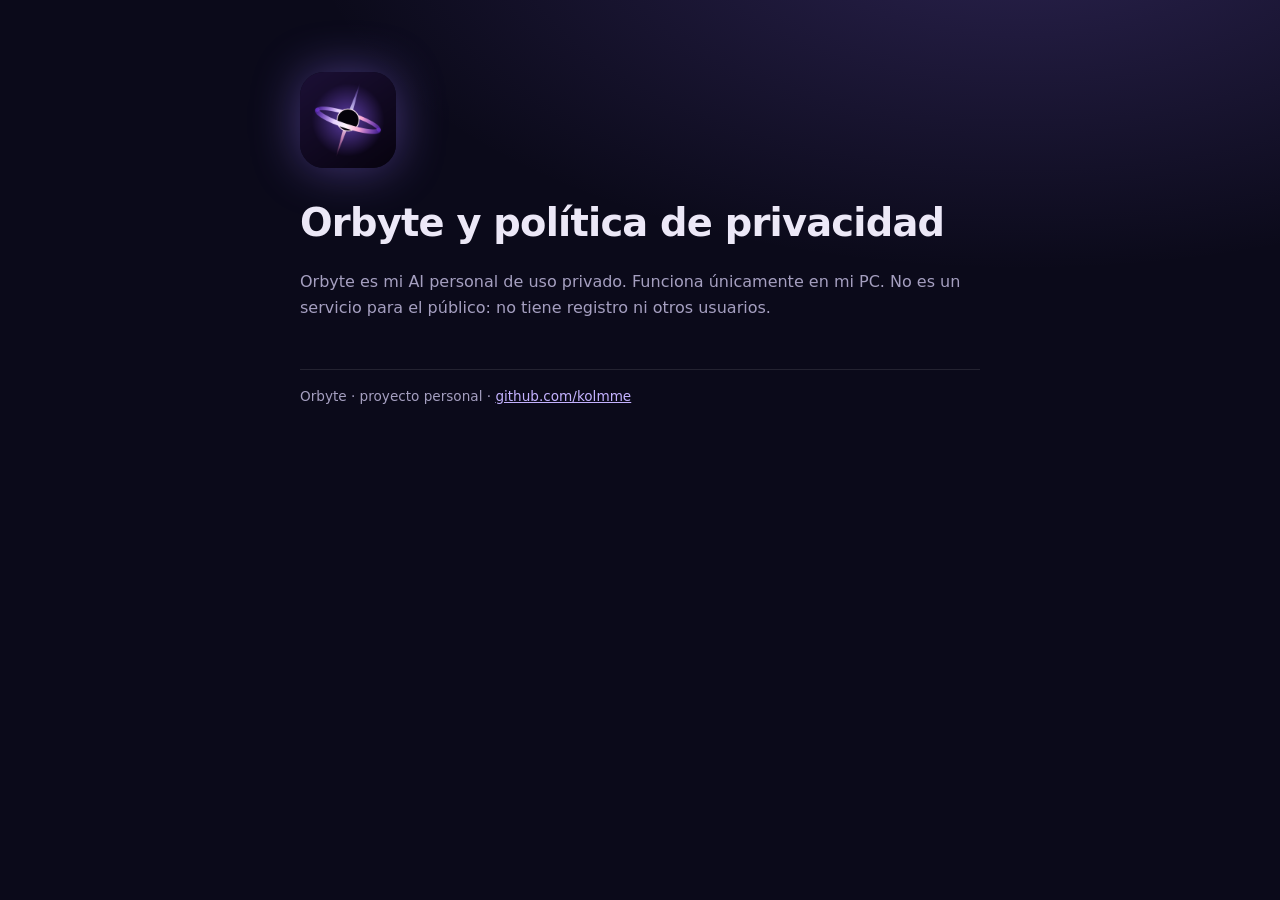
==== index.html @ de9a1824 "El logo de Orbyte en vez del círculo morado (y como icono de la pestaña)" ====
<!doctype html>
<html lang="es">
<head>
<meta charset="utf-8">
<meta name="viewport" content="width=device-width, initial-scale=1">
<title>Orbyte y política de privacidad</title>
<link rel="icon" href="logo.png" type="image/png">
<meta name="description" content="Orbyte y política de privacidad: AI personal de uso privado.">
<style>
  :root { --fondo: #0b0a1a; --texto: #ece8f7; --suave: #a59fc0; --marca: #8b6cf0; --linea: rgba(255,255,255,.1); }
  * { box-sizing: border-box; }
  body { margin: 0; min-height: 100vh; font-family: system-ui, -apple-system, "Segoe UI", sans-serif; color: var(--texto); line-height: 1.6;
         background: radial-gradient(1200px 600px at 80% -10%, rgba(139,108,240,.25), transparent 60%), var(--fondo); }
  main { max-width: 720px; margin: 0 auto; padding: 72px 20px; }
  .logo { display: block; width: 96px; height: 96px; border-radius: 24px; margin-bottom: 24px; box-shadow: 0 0 48px rgba(139,108,240,.45); }
  h1 { font-size: 2.4rem; margin: 0 0 8px; letter-spacing: -.02em; }
  p { color: var(--suave); }
  .tarjeta { border: 1px solid var(--linea); border-radius: 16px; padding: 20px 22px; margin: 28px 0; background: rgba(255,255,255,.03); }
  a { color: #c4b2ff; }
  footer { margin-top: 48px; font-size: .85rem; color: var(--suave); border-top: 1px solid var(--linea); padding-top: 16px; }
</style>
</head>
<body>
<main>
  <img class="logo" src="logo.png" alt="Logo de Orbyte" width="96" height="96">
  <h1>Orbyte y política de privacidad</h1>
  <p>Orbyte es mi AI personal de uso privado. Funciona únicamente en mi PC. No es un servicio para el público: no tiene registro ni otros usuarios.</p>
  <footer>Orbyte · proyecto personal · <a href="https://github.com/kolmme">github.com/kolmme</a></footer>
</main>
</body>
</html>
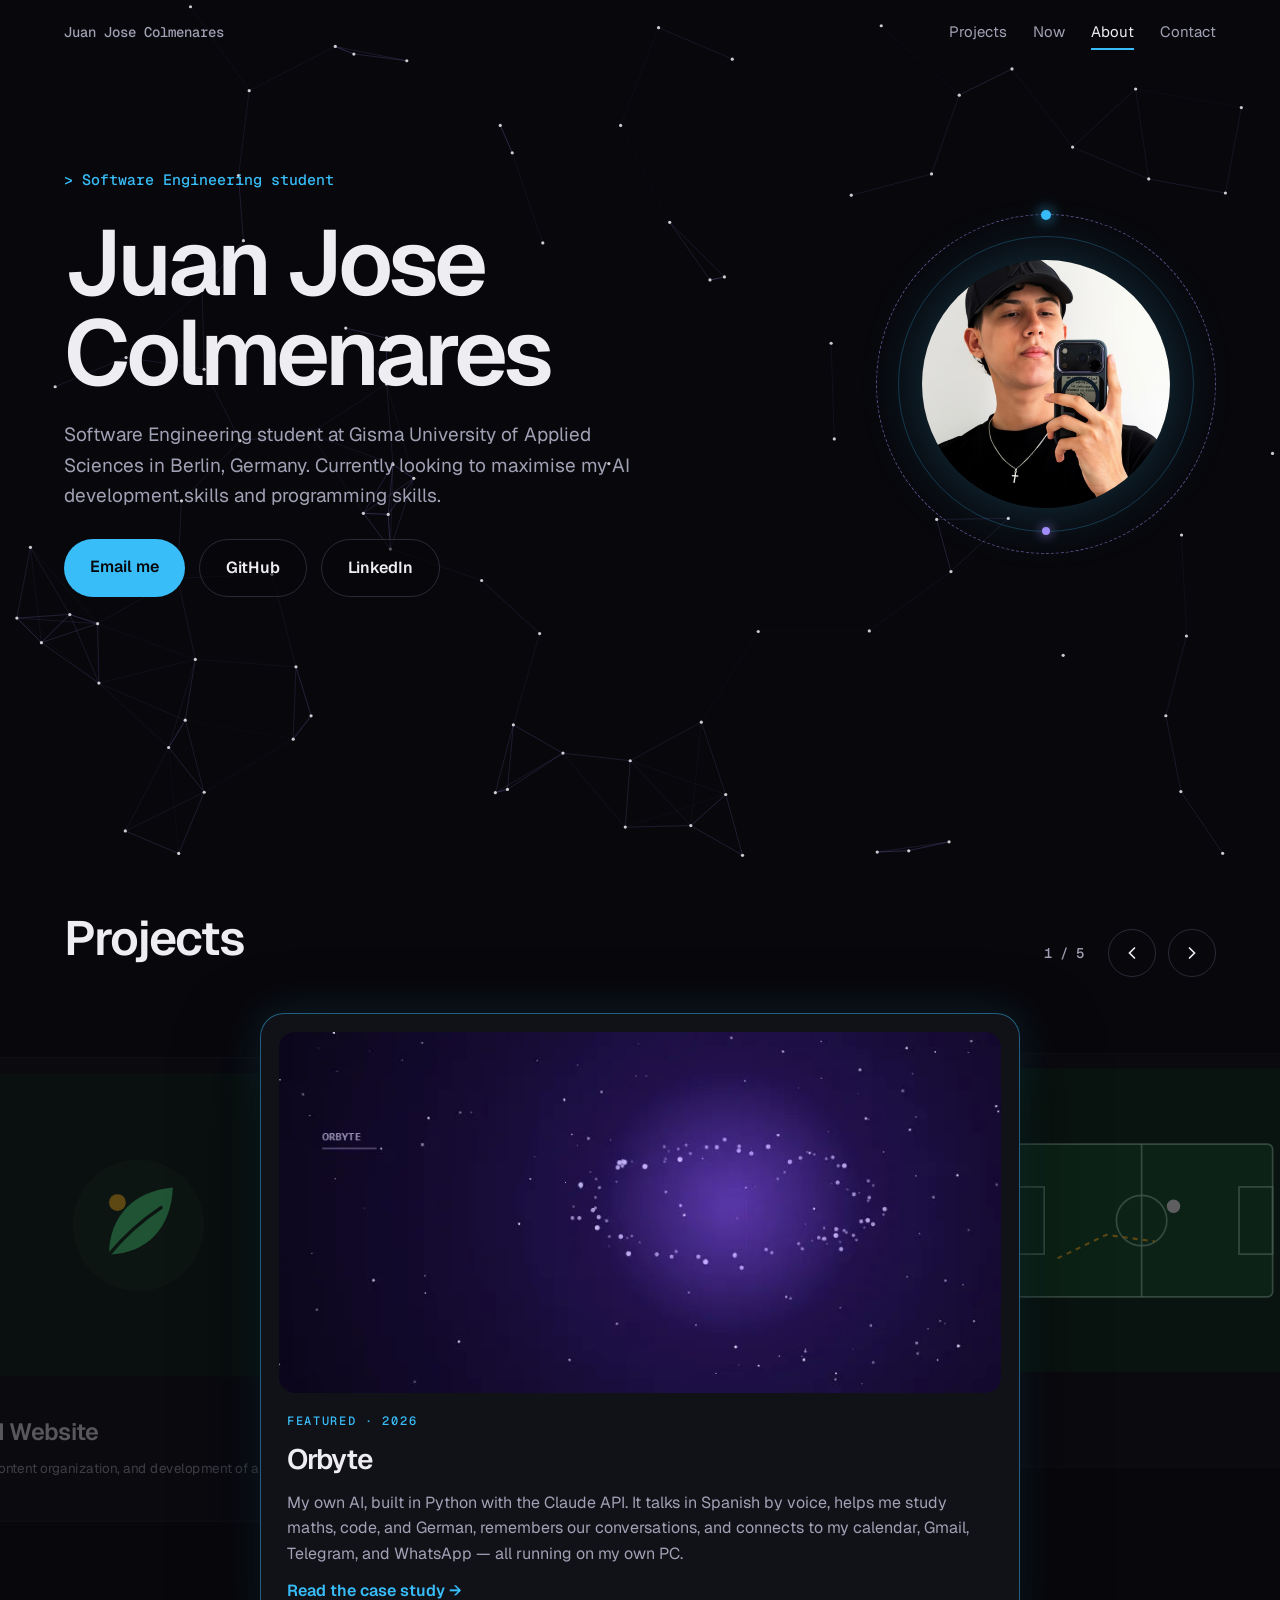
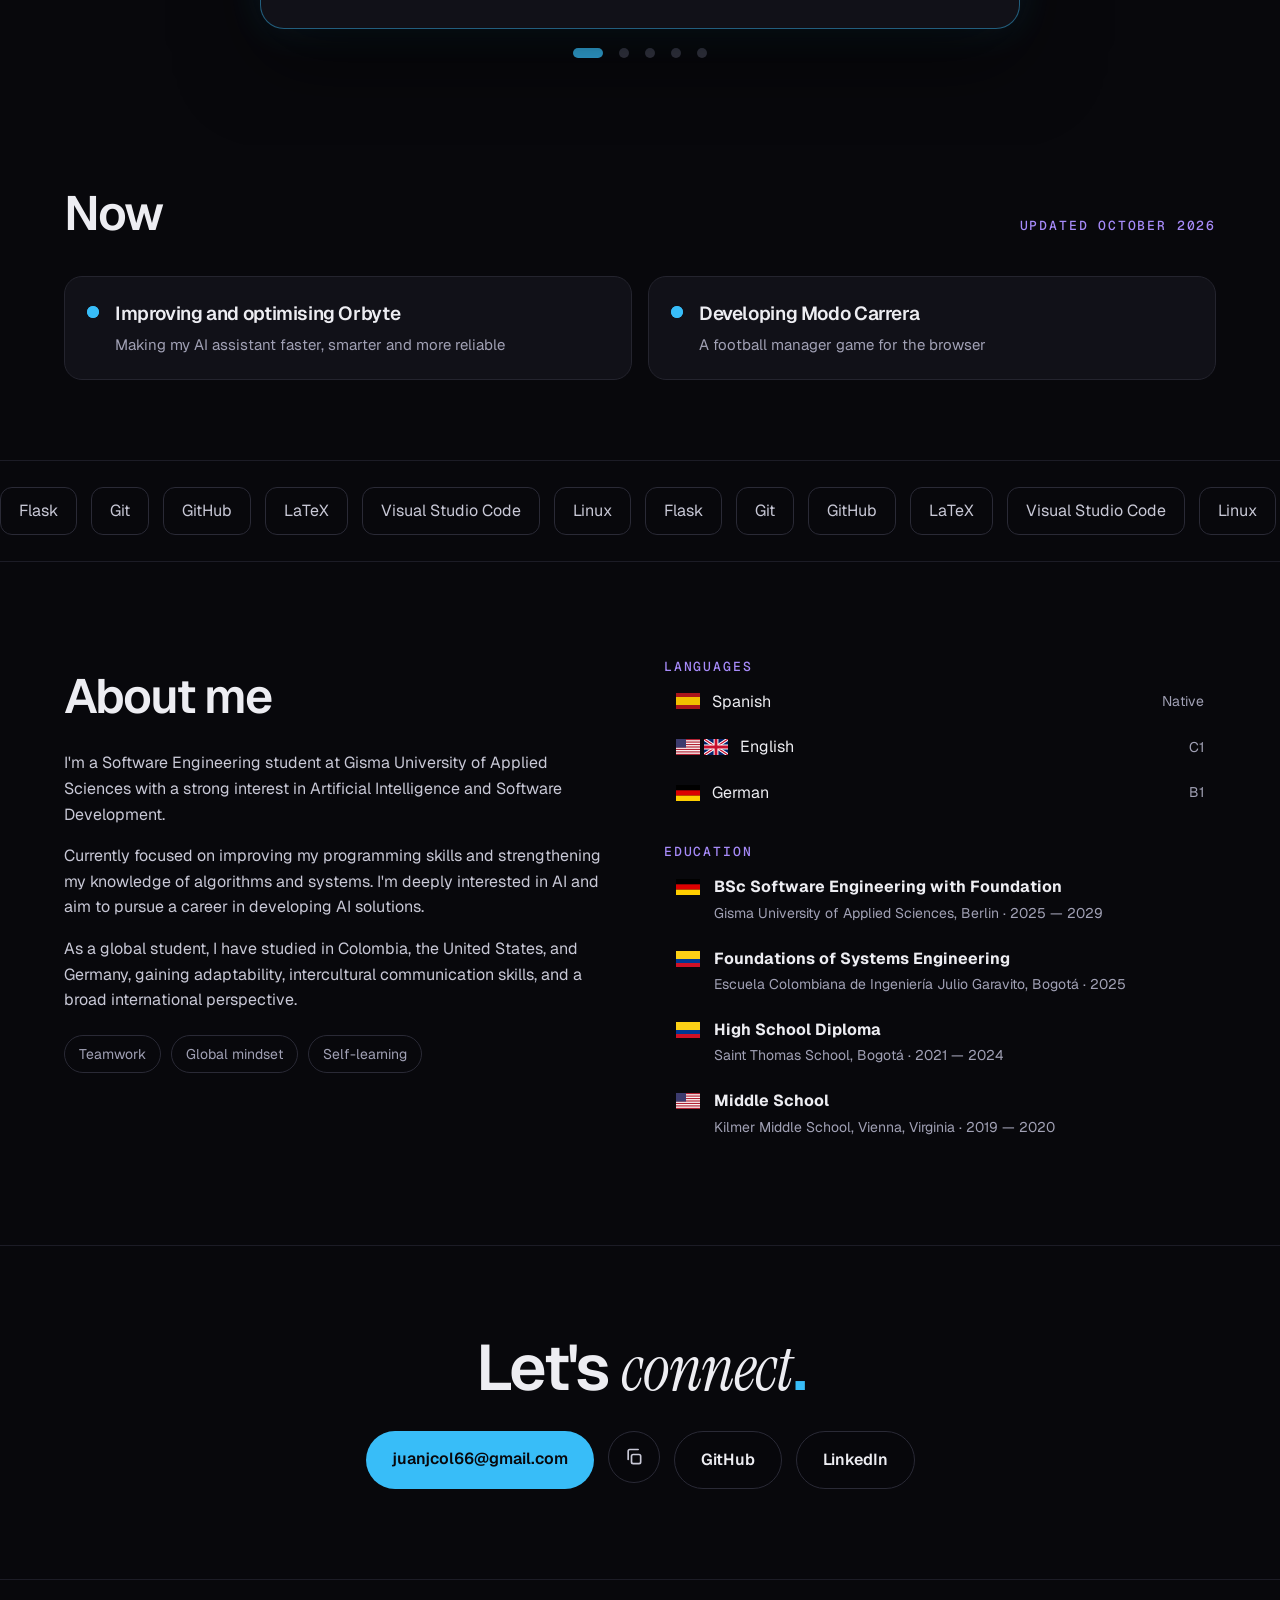
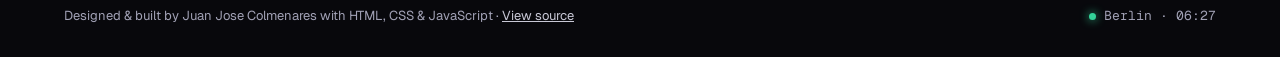
==== commit e704e1a5: "Portafolio nuevo: Juan Jose Colmenares - Portafolio en la dirección principal: proyectos en carrusel" ====
--- a/index.html
+++ b/index.html
@@ -1,31 +1,352 @@
 <!doctype html>
-<html lang="es">
+<html lang="en">
 <head>
 <meta charset="utf-8">
 <meta name="viewport" content="width=device-width, initial-scale=1">
-<title>Orbyte y política de privacidad</title>
-<link rel="icon" href="logo.png" type="image/png">
-<meta name="description" content="Orbyte y política de privacidad: AI personal de uso privado.">
+<title>Juan Jose Colmenares — Portfolio</title>
+<meta name="description" content="Software Engineering student at Gisma University of Applied Sciences in Berlin. Creator of Orbyte, a personal AI assistant built in Python with the Claude API.">
+<meta name="theme-color" content="#08080C">
+<link rel="icon" href="favicon.svg" type="image/svg+xml">
+<link rel="canonical" href="https://kolmme.github.io/">
+<!-- vista previa al compartir el enlace (WhatsApp, LinkedIn, X…) -->
+<meta property="og:type" content="website">
+<meta property="og:url" content="https://kolmme.github.io/">
+<meta property="og:title" content="Juan Jose Colmenares — Software Engineering student">
+<meta property="og:description" content="Student at Gisma University in Berlin. Creator of Orbyte, my own AI assistant built in Python with the Claude API.">
+<meta property="og:image" content="https://kolmme.github.io/og.png">
+<meta property="og:image:width" content="1200">
+<meta property="og:image:height" content="630">
+<meta name="twitter:card" content="summary_large_image">
+<link rel="preconnect" href="https://fonts.googleapis.com">
+<link rel="preconnect" href="https://fonts.gstatic.com" crossorigin>
+<link href="https://fonts.googleapis.com/css2?family=Geist:wght@400;500;600;700&family=Geist+Mono:wght@500&family=Instrument+Serif:ital@1&display=swap" rel="stylesheet">
+<link rel="stylesheet" href="comun.css">
 <style>
-  :root { --fondo: #0b0a1a; --texto: #ece8f7; --suave: #a59fc0; --marca: #8b6cf0; --linea: rgba(255,255,255,.1); }
-  * { box-sizing: border-box; }
-  body { margin: 0; min-height: 100vh; font-family: system-ui, -apple-system, "Segoe UI", sans-serif; color: var(--texto); line-height: 1.6;
-         background: radial-gradient(1200px 600px at 80% -10%, rgba(139,108,240,.25), transparent 60%), var(--fondo); }
-  main { max-width: 720px; margin: 0 auto; padding: 72px 20px; }
-  .logo { display: block; width: 96px; height: 96px; border-radius: 24px; margin-bottom: 24px; box-shadow: 0 0 48px rgba(139,108,240,.45); }
-  h1 { font-size: 2.4rem; margin: 0 0 8px; letter-spacing: -.02em; }
-  p { color: var(--suave); }
-  .tarjeta { border: 1px solid var(--linea); border-radius: 16px; padding: 20px 22px; margin: 28px 0; background: rgba(255,255,255,.03); }
-  a { color: #c4b2ff; }
-  footer { margin-top: 48px; font-size: .85rem; color: var(--suave); border-top: 1px solid var(--linea); padding-top: 16px; }
+/* inicio */
+.inicio{position:relative;min-height:860px}
+.inicio canvas{position:absolute;inset:0;width:100%;height:100%;display:block}
+.inicio .capa{position:relative;z-index:1}
+.hero{display:flex;flex-wrap:wrap;gap:56px;align-items:center;padding-top:170px;padding-bottom:110px}
+.hero .texto{flex:999 1 560px;min-width:0;display:flex;flex-direction:column;gap:22px}
+.roles{position:relative;height:26px;font:500 15px 'Geist Mono',monospace;color:var(--celeste)}
+.roles span{position:absolute;left:0;top:0;white-space:nowrap;opacity:0;transform:translateY(10px);transition:opacity .5s,transform .5s}
+.roles span.ver{opacity:1;transform:none}
+h1{margin:0;font-size:clamp(48px,7.5vw,92px);line-height:.98;font-weight:600;letter-spacing:-.045em;white-space:pre-line;min-height:1.96em}
+.intro{margin:0;max-width:580px;font-size:19px;color:var(--suave)}
+.botones{display:flex;flex-wrap:wrap;gap:14px;margin-top:6px}
+.foto{flex:1 1 300px;display:grid;place-items:center}
+.foto .marco{position:relative;width:340px;max-width:78vw;aspect-ratio:1}
+.orbita{position:absolute;inset:0;border-radius:50%;border:1px dashed rgba(167,139,250,.55);animation:gira 14s linear infinite}
+.orbita2{position:absolute;inset:22px;border-radius:50%;border:1px solid rgba(56,189,248,.25);animation:gira 22s linear infinite reverse}
+.orbita i,.orbita2 i{position:absolute;border-radius:50%}
+.orbita i{top:-5px;left:calc(50% - 5px);width:10px;height:10px;background:var(--celeste);box-shadow:0 0 14px var(--celeste)}
+.orbita2 i{bottom:-4px;left:calc(50% - 4px);width:8px;height:8px;background:var(--violeta);box-shadow:0 0 12px var(--violeta)}
+.foto img{position:absolute;inset:46px;width:calc(100% - 92px);height:calc(100% - 92px);border-radius:50%;object-fit:cover;box-shadow:0 0 60px rgba(56,189,248,.25)}
+
+/* proyectos: carrusel */
+.proyectos{position:relative;z-index:1;padding:40px 0 80px;overflow:hidden}   /* las tarjetas de los lados no deben sacar la página de ancho */
+.cabeza{display:flex;flex-wrap:wrap;justify-content:space-between;align-items:end;gap:16px}
+h2{margin:0;font-size:48px;font-weight:600;letter-spacing:-.04em}
+.controles{display:flex;align-items:center;gap:12px}
+.contador{font:500 14px 'Geist Mono',monospace;color:var(--suave);min-width:52px}
+.flecha{width:48px;height:48px;border-radius:50%;border:1px solid var(--borde2);background:transparent;color:var(--texto);cursor:pointer;display:grid;place-items:center;transition:transform .2s,background-color .2s,border-color .2s}
+.flecha:hover{transform:scale(1.08);background:rgba(56,189,248,.14);border-color:var(--celeste)}
+.pista{position:relative;height:620px;margin-top:36px;touch-action:pan-y}
+.slide{position:absolute;left:50%;top:0;width:min(760px,86vw);background:var(--tarjeta);border:1px solid var(--borde);border-radius:24px;padding:18px;transition:transform .65s cubic-bezier(.2,.8,.2,1),opacity .65s,border-color .4s,box-shadow .4s}
+.slide.centro{border-color:rgba(56,189,248,.45);box-shadow:0 30px 80px rgba(0,0,0,.55),0 0 40px rgba(56,189,248,.15)}
+.portada{aspect-ratio:2/1;border-radius:16px;overflow:hidden;display:grid;place-items:center}
+.portada video{width:100%;height:100%;object-fit:cover}
+.slide .info{padding:20px 8px 6px;display:flex;flex-direction:column;gap:8px}
+.etiqueta{margin:0;font:500 12px 'Geist Mono',monospace;letter-spacing:.14em;color:var(--celeste)}
+.slide h3{margin:0;font-size:28px;font-weight:600;letter-spacing:-.03em}
+.slide p.txt{margin:0;color:var(--suave)}
+.caso{align-self:flex-start;margin-top:4px;font-weight:600;color:var(--celeste);text-decoration:none}
+.caso:hover{text-decoration:underline}
+.puntos{display:flex;justify-content:center;gap:2px;margin-top:8px}
+/* el botón mide 24 px (fácil de tocar con el dedo); el puntito que se ve sigue siendo pequeño */
+.puntos button{height:24px;min-width:24px;border:0;padding:0 7px;background:none;cursor:pointer;display:grid;place-items:center}
+.puntos button:before{content:'';display:block;height:10px;width:10px;border-radius:999px;background:#3A3A48;transition:width .3s,background-color .3s}
+.puntos button.on:before{width:30px;background:var(--celeste)}
+
+/* cinta de herramientas */
+.cintabox{position:relative;z-index:1;border-top:1px solid #1C1C26;border-bottom:1px solid #1C1C26;padding:26px 0;overflow:hidden}
+.cinta{display:flex;width:max-content;animation:desliza 60s linear infinite}
+.cinta:hover{animation-play-state:paused}
+.cinta .chip{margin-right:14px;border-radius:12px;padding:10px 18px;font-size:16px;color:var(--suave2);white-space:nowrap}
+
+/* sobre mí */
+.sobre{position:relative;z-index:1;padding-top:96px;padding-bottom:96px;display:grid;grid-template-columns:repeat(auto-fit,minmax(320px,1fr));gap:48px}
+.sobre p{margin:0;color:var(--suave2)}
+.col{display:flex;flex-direction:column;gap:16px}
+.fila{display:flex;align-items:center;gap:12px;padding:10px 12px;border-radius:10px;transition:background-color .2s,transform .2s}
+.fila:hover{background:rgba(167,139,250,.12);transform:translateX(6px)}
+.fila.estudio{align-items:flex-start;gap:14px}.fila.estudio svg{flex:none;margin-top:5px}
+.fila small{color:var(--suave);font-size:14px}
+.chips{display:flex;flex-wrap:wrap;gap:10px;margin-top:6px}
+
+/* ahora */
+.ahora{position:relative;z-index:1;padding-top:30px;padding-bottom:80px;display:flex;flex-direction:column;gap:24px}
+.ahora-grid{display:grid;grid-template-columns:repeat(auto-fit,minmax(300px,1fr));gap:16px}
+.ahora-item{display:flex;gap:16px;align-items:flex-start;background:var(--tarjeta);border:1px solid var(--borde);border-radius:18px;padding:22px;transition:border-color .25s,transform .25s}
+.ahora-item:hover{border-color:rgba(56,189,248,.5);transform:translateY(-3px)}
+.ahora-item b{display:block;font-size:19px;font-weight:600;letter-spacing:-.02em}.ahora-item small{display:block;margin-top:4px;color:var(--suave);font-size:15px}
+.pulso{flex:none;position:relative;width:12px;height:12px;margin-top:7px;border-radius:50%;background:var(--celeste)}
+.pulso:after{content:"";position:absolute;inset:0;border-radius:50%;border:2px solid var(--celeste);animation:pulso 2s ease-out infinite}
+@keyframes pulso{to{transform:scale(2.6);opacity:0}}
+@media (prefers-reduced-motion:reduce){.pulso:after{animation:none}}
+
+/* contacto */
+.contacto{position:relative;z-index:1;border-top:1px solid #1C1C26}
+.contacto .contenedor{padding-top:90px;padding-bottom:90px;display:flex;flex-direction:column;align-items:center;text-align:center;gap:24px}
+.contacto h2{font-size:clamp(44px,6vw,64px);line-height:1}
+.contacto em{font-family:'Instrument Serif',serif;font-weight:400;letter-spacing:-.01em}
+.firma{margin:18px 0 0;font-size:13px;color:var(--suave)}
+
+@keyframes gira{to{transform:rotate(360deg)}}
+@keyframes desliza{to{transform:translateX(-50%)}}
+@media (max-width:700px){.inicio{min-height:0}.hero{padding-top:110px;padding-bottom:70px}.pista{height:580px}h2{font-size:38px}}
+@media (prefers-reduced-motion:reduce){.orbita,.orbita2,.cinta{animation:none}.slide,.roles span,.fila{transition:none}}
 </style>
+<script type="application/ld+json">
+{"@context":"https://schema.org","@type":"Person","name":"Juan Jose Colmenares","url":"https://kolmme.github.io/","image":"https://kolmme.github.io/foto.jpg",
+"jobTitle":"Software Engineering student","address":{"@type":"PostalAddress","addressLocality":"Berlin","addressCountry":"DE"},
+"alumniOf":{"@type":"CollegeOrUniversity","name":"Gisma University of Applied Sciences"},
+"knowsLanguage":["es","en","de"],"knowsAbout":["Python","Flask","Artificial Intelligence","Git","LaTeX","Linux"],
+"sameAs":["https://github.com/kolmme","https://www.linkedin.com/in/juan-colmenares-b959063a8/"]}
+</script>
+<script data-goatcounter="https://kolmme.goatcounter.com/count" async src="https://gc.zgo.at/count.js"></script>
 </head>
 <body>
+<a class="saltar" href="#projects">Skip to projects</a>
+<div class="luz" aria-hidden="true"></div>
+<div class="anillo" aria-hidden="true"></div>
+
+<nav class="barra" aria-label="Main">
+  <div class="contenedor">
+    <a class="marca" href="#top">Juan Jose Colmenares</a>
+    <a class="nav" href="#projects">Projects</a>
+    <a class="nav" href="#now">Now</a>
+    <a class="nav" href="#about">About</a>
+    <a class="nav" href="#contact">Contact</a>
+  </div>
+</nav>
+
 <main>
-  <img class="logo" src="logo.png" alt="Logo de Orbyte" width="96" height="96">
-  <h1>Orbyte y política de privacidad</h1>
-  <p>Orbyte es mi AI personal de uso privado. Funciona únicamente en mi PC. No es un servicio para el público: no tiene registro ni otros usuarios.</p>
-  <footer>Orbyte · proyecto personal · <a href="https://github.com/kolmme">github.com/kolmme</a></footer>
+<section class="inicio" id="top">
+  <canvas id="cielo" aria-hidden="true"></canvas>
+  <div class="capa">
+    <div class="contenedor hero">
+      <div class="texto">
+        <div class="roles" aria-hidden="true">
+          <span class="ver">&gt; Software Engineering student</span>
+          <span>&gt; Building my own AI: Orbyte</span>
+          <span>&gt; Based in Berlin, Germany</span>
+        </div>
+        <h1 id="nombre" aria-label="Juan Jose Colmenares">Juan Jose
+Colmenares</h1>
+        <p class="intro">Software Engineering student at Gisma University of Applied Sciences in Berlin, Germany. Currently looking to maximise my AI development skills and programming skills.</p>
+        <div class="botones">
+          <a class="boton lleno iman" href="https://mail.google.com/mail/?view=cm&amp;to=juanjcol66@gmail.com" target="_blank" rel="noopener">Email me</a>
+          <a class="boton borde iman" href="https://github.com/kolmme" target="_blank" rel="noopener">GitHub</a>
+          <a class="boton borde iman" href="https://www.linkedin.com/in/juan-colmenares-b959063a8/" target="_blank" rel="noopener">LinkedIn</a>
+        </div>
+      </div>
+      <div class="foto">
+        <div class="marco">
+          <div class="orbita" aria-hidden="true"><i></i></div>
+          <div class="orbita2" aria-hidden="true"><i></i></div>
+          <img src="foto.jpg" alt="Portrait of Juan Jose Colmenares" width="248" height="248">
+        </div>
+      </div>
+    </div>
+  </div>
+</section>
+
+<section class="proyectos" id="projects">
+  <div class="contenedor cabeza revela">
+    <h2>Projects</h2>
+    <div class="controles">
+      <span class="contador" id="contador" aria-live="polite">1 / 5</span>
+      <button class="flecha" type="button" id="antes" aria-label="Previous project"><svg width="20" height="20" viewBox="0 0 24 24" fill="none" stroke="currentColor" stroke-width="2" stroke-linecap="round" aria-hidden="true"><path d="M15 6l-6 6 6 6"/></svg></button>
+      <button class="flecha" type="button" id="despues" aria-label="Next project"><svg width="20" height="20" viewBox="0 0 24 24" fill="none" stroke="currentColor" stroke-width="2" stroke-linecap="round" aria-hidden="true"><path d="M9 6l6 6-6 6"/></svg></button>
+    </div>
+  </div>
+  <div class="pista revela d1" id="pista">
+    <article class="slide">
+      <div class="portada" style="background:#05030B"><video autoplay muted loop playsinline preload="metadata" poster="orbyte.jpg" aria-label="Orbyte in action: the assistant listening, answering and showing the day"><source src="orbyte.mp4" type="video/mp4"></video></div>
+      <div class="info"><p class="etiqueta">FEATURED · 2026</p><h3>Orbyte</h3><p class="txt">My own AI, built in Python with the Claude API. It talks in Spanish by voice, helps me study maths, code, and German, remembers our conversations, and connects to my calendar, Gmail, Telegram, and WhatsApp — all running on my own PC.</p><a class="caso" href="orbyte.html">Read the case study →</a></div>
+    </article>
+    <article class="slide">
+      <div class="portada" style="background:#0D2A18"><svg width="320" height="190" viewBox="0 0 320 190" role="img" aria-label="Football pitch"><rect x="4" y="4" width="312" height="182" rx="6" fill="#14532D" stroke="#BBF7D0" stroke-opacity="0.7" stroke-width="2"/><line x1="160" y1="4" x2="160" y2="186" stroke="#BBF7D0" stroke-opacity="0.7" stroke-width="2"/><circle cx="160" cy="95" r="30" fill="none" stroke="#BBF7D0" stroke-opacity="0.7" stroke-width="2"/><rect x="4" y="55" width="40" height="80" fill="none" stroke="#BBF7D0" stroke-opacity="0.7" stroke-width="2"/><rect x="276" y="55" width="40" height="80" fill="none" stroke="#BBF7D0" stroke-opacity="0.7" stroke-width="2"/><circle cx="198" cy="78" r="8" fill="#FFFFFF"/><path d="M60 140 L118 112 L176 120" stroke="#FBBF24" stroke-width="2.5" stroke-dasharray="6 6" fill="none"/></svg></div>
+      <div class="info"><p class="etiqueta" style="color:var(--violeta)">● IN PROGRESS</p><h3>Modo Carrera</h3></div>
+    </article>
+    <article class="slide">
+      <div class="portada" style="background:#1A1530"><video autoplay muted loop playsinline preload="metadata" poster="latex.jpg" aria-label="LaTeX code being typed and turning into a CV page"><source src="latex.mp4" type="video/mp4"></video></div>
+      <div class="info"><p class="etiqueta">2026 · LATEX</p><h3>CV — LaTeX</h3><p class="txt">Developed a professional curriculum vitae by writing LaTeX code.</p></div>
+    </article>
+    <article class="slide">
+      <div class="portada" style="background:#0B1626"><video autoplay muted loop playsinline preload="metadata" poster="web.jpg" aria-label="Scrolling through this portfolio website with the mouse"><source src="web.mp4" type="video/mp4"></video></div>
+      <div class="info"><p class="etiqueta">2026 · WEBSITE</p><h3>Personal Portfolio Website</h3><p class="txt">Developed a personal website to showcase academic achievements, skills, and projects.</p><a class="caso" href="https://github.com/kolmme/kolmme.github.io" target="_blank" rel="noopener">View code →</a></div>
+    </article>
+    <article class="slide">
+      <div class="portada" style="background:#0F2218"><svg width="170" height="170" viewBox="0 0 170 170" role="img" aria-label="Leaf"><circle cx="85" cy="85" r="78" fill="#14301F"/><path d="M50 120c0-46 30-76 76-80-2 48-30 78-76 80z" fill="#4ADE80"/><path d="M50 120c18-22 38-40 62-56" stroke="#14301F" stroke-width="4" fill="none" stroke-linecap="round"/><circle cx="60" cy="58" r="10" fill="#FBBF24"/></svg></div>
+      <div class="info"><p class="etiqueta">2025 · CLIENT WORK</p><h3>Nutrition Brand Website</h3><p class="txt">Helped with the design, content organization, and development of a website for a nutrition brand.</p></div>
+    </article>
+  </div>
+  <div class="puntos" id="puntos"></div>
+</section>
+
+<section class="contenedor ahora" id="now">
+  <div class="revela" style="display:flex;flex-wrap:wrap;align-items:baseline;justify-content:space-between;gap:10px">
+    <h2>Now</h2><p class="lbl" style="margin:0">UPDATED OCTOBER 2026</p>
+  </div>
+  <div class="ahora-grid revela d1">
+    <div class="ahora-item"><span class="pulso" aria-hidden="true"></span><div><b>Improving and optimising Orbyte</b><small>Making my AI assistant faster, smarter and more reliable</small></div></div>
+    <div class="ahora-item"><span class="pulso" aria-hidden="true"></span><div><b>Developing Modo Carrera</b><small>A football manager game for the browser</small></div></div>
+  </div>
+</section>
+
+<section class="cintabox" aria-label="Tools: Flask, Git, GitHub, LaTeX, Visual Studio Code, Linux">
+  <div class="cinta" id="cinta" aria-hidden="true"></div>
+</section>
+
+<section class="contenedor sobre" id="about">
+  <div class="col revela">
+    <h2>About me</h2>
+    <p>I'm a Software Engineering student at Gisma University of Applied Sciences with a strong interest in Artificial Intelligence and Software Development.</p>
+    <p>Currently focused on improving my programming skills and strengthening my knowledge of algorithms and systems. I'm deeply interested in AI and aim to pursue a career in developing AI solutions.</p>
+    <p>As a global student, I have studied in Colombia, the United States, and Germany, gaining adaptability, intercultural communication skills, and a broad international perspective.</p>
+    <div class="chips"><span class="chip">Teamwork</span><span class="chip">Global mindset</span><span class="chip">Self-learning</span></div>
+  </div>
+  <div class="col revela d2" style="gap:28px">
+    <div>
+      <h3 class="lbl">LANGUAGES</h3>
+      <div class="fila"><svg width="24" height="16" viewBox="0 0 24 16" aria-hidden="true"><rect width="24" height="16" fill="#AA151B"/><rect y="4" width="24" height="8" fill="#F1BF00"/></svg><span style="flex:1">Spanish</span><small>Native</small></div>
+      <div class="fila"><span style="display:flex;gap:4px"><svg width="24" height="16" viewBox="0 0 24 16" aria-hidden="true"><rect width="24" height="16" fill="#B22234"/><rect y="1.23" width="24" height="1.23" fill="#fff"/><rect y="3.69" width="24" height="1.23" fill="#fff"/><rect y="6.15" width="24" height="1.23" fill="#fff"/><rect y="8.61" width="24" height="1.23" fill="#fff"/><rect y="11.07" width="24" height="1.23" fill="#fff"/><rect y="13.53" width="24" height="1.23" fill="#fff"/><rect width="10" height="8.6" fill="#3C3B6E"/></svg><svg width="24" height="16" viewBox="0 0 60 40" aria-hidden="true"><rect width="60" height="40" fill="#012169"/><path d="M0 0L60 40M60 0L0 40" stroke="#fff" stroke-width="8"/><path d="M0 0L60 40M60 0L0 40" stroke="#C8102E" stroke-width="3"/><path d="M30 0V40M0 20H60" stroke="#fff" stroke-width="12"/><path d="M30 0V40M0 20H60" stroke="#C8102E" stroke-width="7"/></svg></span><span style="flex:1">English</span><small>C1</small></div>
+      <div class="fila"><svg width="24" height="16" viewBox="0 0 24 16" aria-hidden="true"><rect width="24" height="5.34" fill="#000"/><rect y="5.33" width="24" height="5.34" fill="#D00"/><rect y="10.66" width="24" height="5.34" fill="#FFCE00"/></svg><span style="flex:1">German</span><small>B1</small></div>
+    </div>
+    <div>
+      <h3 class="lbl">EDUCATION</h3>
+      <div class="fila estudio"><svg width="24" height="16" viewBox="0 0 24 16" aria-hidden="true"><rect width="24" height="5.34" fill="#000"/><rect y="5.33" width="24" height="5.34" fill="#D00"/><rect y="10.66" width="24" height="5.34" fill="#FFCE00"/></svg><div><strong>BSc Software Engineering with Foundation</strong><br><small>Gisma University of Applied Sciences, Berlin · 2025 — 2029</small></div></div>
+      <div class="fila estudio"><svg width="24" height="16" viewBox="0 0 24 16" aria-hidden="true"><rect width="24" height="8" fill="#FCD116"/><rect y="8" width="24" height="4" fill="#003893"/><rect y="12" width="24" height="4" fill="#CE1126"/></svg><div><strong>Foundations of Systems Engineering</strong><br><small>Escuela Colombiana de Ingeniería Julio Garavito, Bogotá · 2025</small></div></div>
+      <div class="fila estudio"><svg width="24" height="16" viewBox="0 0 24 16" aria-hidden="true"><rect width="24" height="8" fill="#FCD116"/><rect y="8" width="24" height="4" fill="#003893"/><rect y="12" width="24" height="4" fill="#CE1126"/></svg><div><strong>High School Diploma</strong><br><small>Saint Thomas School, Bogotá · 2021 — 2024</small></div></div>
+      <div class="fila estudio"><svg width="24" height="16" viewBox="0 0 24 16" aria-hidden="true"><rect width="24" height="16" fill="#B22234"/><rect y="1.23" width="24" height="1.23" fill="#fff"/><rect y="3.69" width="24" height="1.23" fill="#fff"/><rect y="6.15" width="24" height="1.23" fill="#fff"/><rect y="8.61" width="24" height="1.23" fill="#fff"/><rect y="11.07" width="24" height="1.23" fill="#fff"/><rect y="13.53" width="24" height="1.23" fill="#fff"/><rect width="10" height="8.6" fill="#3C3B6E"/></svg><div><strong>Middle School</strong><br><small>Kilmer Middle School, Vienna, Virginia · 2019 — 2020</small></div></div>
+    </div>
+  </div>
+</section>
+
+<section class="contacto" id="contact">
+  <div class="contenedor revela">
+    <h2>Let's <em>connect</em><span style="color:var(--celeste)">.</span></h2>
+    <div class="botones" style="justify-content:center">
+      <a class="boton lleno iman" href="https://mail.google.com/mail/?view=cm&amp;to=juanjcol66@gmail.com" target="_blank" rel="noopener">juanjcol66@gmail.com</a>
+      <button type="button" class="copiar" data-copiar-correo aria-label="Copy email address" title="Copy email"><svg width="20" height="20" viewBox="0 0 24 24" fill="none" stroke="currentColor" stroke-width="2" stroke-linecap="round" stroke-linejoin="round" aria-hidden="true"><rect x="9" y="9" width="11" height="11" rx="2"/><path d="M5 15V5a2 2 0 0 1 2-2h10"/></svg></button>
+      <a class="boton borde iman" href="https://github.com/kolmme" target="_blank" rel="noopener">GitHub</a>
+      <a class="boton borde iman" href="https://www.linkedin.com/in/juan-colmenares-b959063a8/" target="_blank" rel="noopener">LinkedIn</a>
+    </div>
+  </div>
+</section>
 </main>
+<footer class="pie">
+  <div class="contenedor">
+    <span>Designed &amp; built by Juan Jose Colmenares with HTML, CSS &amp; JavaScript · <a href="https://github.com/kolmme/kolmme.github.io" target="_blank" rel="noopener">View source</a></span>
+    <span class="vivo">Berlin · <time id="hora">--:--</time></span>
+  </div>
+</footer>
+
+<script src="comun.js"></script>
+<script src="extras.js"></script>
+<script>
+
+(() => {
+  'use strict';
+  const quieto = Portafolio.quieto;
+
+  /* el cielo: estrellas que se unen entre ellas y con tu cursor */
+  const c = document.getElementById('cielo'), g = c.getContext('2d'), caja = c.parentElement;
+  let W = 0, H = 0, P = [], raton = { x: -9999, y: -9999 }, visible = true;
+  function medir() {
+    const r = caja.getBoundingClientRect(), d = Math.min(devicePixelRatio || 1, 2);
+    W = r.width; H = r.height; c.width = Math.round(W * d); c.height = Math.round(H * d); g.setTransform(d, 0, 0, d, 0, 0);
+    const n = Math.round(Math.min(95, W * H / 12000));
+    P = Array.from({ length: n }, () => ({ x: Math.random() * W, y: Math.random() * H, vx: (Math.random() - .5) * .35, vy: (Math.random() - .5) * .35 }));
+    if (quieto) dibujar();
+  }
+  function dibujar() {
+    g.clearRect(0, 0, W, H);
+    for (let i = 0; i < P.length; i++) {
+      const a = P[i];
+      if (!quieto) { a.x += a.vx; a.y += a.vy; if (a.x < 0 || a.x > W) a.vx *= -1; if (a.y < 0 || a.y > H) a.vy *= -1; }
+      for (let j = i + 1; j < P.length; j++) {
+        const b = P[j], d = Math.hypot(a.x - b.x, a.y - b.y);
+        if (d < 120) { g.strokeStyle = `rgba(167,139,250,${(.32 * (1 - d / 120)).toFixed(3)})`; g.lineWidth = 1; g.beginPath(); g.moveTo(a.x, a.y); g.lineTo(b.x, b.y); g.stroke(); }
+      }
+      const dm = Math.hypot(a.x - raton.x, a.y - raton.y);
+      if (dm < 190) { g.strokeStyle = `rgba(56,189,248,${(.65 * (1 - dm / 190)).toFixed(3)})`; g.beginPath(); g.moveTo(a.x, a.y); g.lineTo(raton.x, raton.y); g.stroke(); }
+    }
+    g.fillStyle = 'rgba(237,237,242,.85)';
+    for (const p of P) { g.beginPath(); g.arc(p.x, p.y, 1.6, 0, 6.283); g.fill(); }
+  }
+  caja.addEventListener('pointermove', (e) => { const r = caja.getBoundingClientRect(); raton = { x: e.clientX - r.left, y: e.clientY - r.top }; });
+  caja.addEventListener('pointerleave', () => { raton = { x: -9999, y: -9999 }; });
+  new IntersectionObserver((es) => { visible = es[0].isIntersecting; }).observe(caja);   // fuera de la vista no dibuja
+  new ResizeObserver(medir).observe(caja);
+  (function paso() { if (visible && !document.hidden) dibujar(); if (!quieto) requestAnimationFrame(paso); })();
+
+  /* el nombre se «descifra» */
+  const h1 = document.getElementById('nombre'), NOMBRE = 'Juan Jose\nColmenares', LETRAS = 'ABCDEFGHJKLMNOPQRSTUVWXYZ#%&*01';
+  if (!quieto) {
+    let k = 0, tick = 0;
+    const t = setInterval(() => {
+      k++; tick++;
+      h1.textContent = NOMBRE.split('').map((ch, i) => (i < k || ch === ' ' || ch === '\n') ? ch : LETRAS[(i * 7 + tick * 13) % LETRAS.length]).join('');
+      if (k > NOMBRE.length) { clearInterval(t); h1.textContent = NOMBRE; }
+    }, 55);
+  }
+
+  /* la frase que rota */
+  const roles = document.querySelectorAll('.roles span'); let rol = 0;
+  if (!quieto) setInterval(() => { roles[rol].classList.remove('ver'); rol = (rol + 1) % roles.length; roles[rol].classList.add('ver'); }, 2600);
+
+  /* carrusel */
+  const slides = [...document.querySelectorAll('.slide')], n = slides.length, pista = document.getElementById('pista');
+  const puntos = document.getElementById('puntos'), contador = document.getElementById('contador');
+  let act = 0, pausa = false, x0 = null;
+  slides.forEach((s, i) => { const b = document.createElement('button'); b.type = 'button'; b.addEventListener('click', () => ir(i)); puntos.appendChild(b); });
+  function nombrarPuntos() {
+    [...puntos.children].forEach((b, i) => b.setAttribute('aria-label', 'Show ' + slides[i].querySelector('h3').textContent));
+  }
+  function pintar() {
+    slides.forEach((s, i) => {
+      let off = i - act; if (off > n / 2) off -= n; if (off < -n / 2) off += n;
+      const centro = off === 0, cerca = Math.abs(off) === 1;
+      s.style.transform = `translateX(calc(-50% + ${off * 66}%)) scale(${centro ? 1 : .84})`;
+      s.style.opacity = centro ? 1 : cerca ? .35 : 0;
+      s.style.zIndex = centro ? 3 : cerca ? 2 : 1;
+      s.style.pointerEvents = centro ? 'auto' : 'none';
+      s.classList.toggle('centro', centro);
+      s.setAttribute('aria-hidden', String(!centro));
+      s.querySelectorAll('a').forEach((a) => (centro ? a.removeAttribute('tabindex') : a.setAttribute('tabindex', '-1')));
+    });
+    [...puntos.children].forEach((b, i) => b.classList.toggle('on', i === act));
+    contador.textContent = (act + 1) + ' / ' + n;
+  }
+  function ir(i) { act = (i + n) % n; pintar(); }
+  document.getElementById('antes').addEventListener('click', () => ir(act - 1));
+  document.getElementById('despues').addEventListener('click', () => ir(act + 1));
+  pista.addEventListener('mouseenter', () => { pausa = true; });
+  pista.addEventListener('mouseleave', () => { pausa = false; });
+  pista.addEventListener('focusin', () => { pausa = true; });
+  pista.addEventListener('focusout', () => { pausa = false; });
+  pista.addEventListener('pointerdown', (e) => { x0 = e.clientX; });
+  pista.addEventListener('pointerup', (e) => { if (x0 == null) return; const d = e.clientX - x0; x0 = null; if (Math.abs(d) > 50) ir(act + (d < 0 ? 1 : -1)); });
+  if (!quieto) setInterval(() => { if (!pausa && !document.hidden) ir(act + 1); }, 5000);
+  nombrarPuntos(); pintar();
+
+  /* cinta de herramientas: dos mitades iguales, cada una más ancha que la pantalla */
+  const HERR = ['Flask', 'Git', 'GitHub', 'LaTeX', 'Visual Studio Code', 'Linux'], cinta = document.getElementById('cinta');
+  for (let k = 0; k < 12; k++) HERR.forEach((t) => { const s = document.createElement('span'); s.className = 'chip'; s.textContent = t; cinta.appendChild(s); });
+})();
+</script>
 </body>
 </html>
--- a/comun.css
+++ b/comun.css
@@ -0,0 +1,86 @@
+/* Lo que comparten el portafolio y la página de Orbyte: colores, letras, menú fijo, luz del cursor, aparecer al bajar. */
+:root{--fondo:#08080C;--tarjeta:#111118;--borde:#24242E;--borde2:#2A2A36;--texto:#EDEDF2;--suave:#A1A1B5;--suave2:#C8C8D6;--celeste:#38BDF8;--violeta:#A78BFA;--mx:-800px;--my:-800px}
+*{box-sizing:border-box}
+html{scroll-behavior:smooth;scroll-padding-top:80px}
+body{margin:0;background:var(--fondo);color:var(--texto);font:16px/1.6 Geist,system-ui,sans-serif;overflow-x:hidden}
+a{color:var(--texto)}a:hover{color:var(--celeste)}
+h1,h2,h3{font-family:Geist,system-ui,sans-serif}
+:focus-visible{outline:2px solid var(--celeste);outline-offset:3px}
+.contenedor{max-width:1200px;margin:0 auto;padding:0 24px}
+.saltar{position:absolute;left:-999px;top:8px;background:var(--celeste);color:var(--fondo);padding:8px 14px;border-radius:8px;z-index:100}
+.saltar:focus{left:16px}
+
+/* luz y anillo que siguen al cursor */
+.luz{position:fixed;inset:0;pointer-events:none;z-index:0;background:radial-gradient(650px circle at var(--mx) var(--my),rgba(56,189,248,.09),rgba(167,139,250,.05) 40%,transparent 70%)}
+.anillo{position:fixed;left:0;top:0;width:34px;height:34px;margin:-17px 0 0 -17px;border-radius:50%;border:1.5px solid rgba(56,189,248,.8);pointer-events:none;z-index:60;transform:translate(var(--mx),var(--my));transition:transform .18s ease-out,opacity .3s;opacity:0}
+body.cursor .anillo{opacity:1}
+@media (hover:none){.anillo,.luz{display:none}}
+
+/* menú fijo: transparente arriba, con vidrio al bajar; marca la sección donde estás */
+.barra{position:fixed;top:0;left:0;right:0;z-index:40;border-bottom:1px solid transparent;transition:background-color .3s,border-color .3s,backdrop-filter .3s}
+.barra.solida{background:rgba(8,8,12,.72);backdrop-filter:blur(14px);-webkit-backdrop-filter:blur(14px);border-bottom-color:#1C1C26}
+.barra .contenedor{display:flex;align-items:center;gap:26px;height:64px}
+.barra .marca{margin-right:auto;font:500 14px 'Geist Mono',monospace;text-decoration:none;color:var(--suave);opacity:0;transition:opacity .3s}
+.barra.solida .marca{opacity:1}
+.nav{position:relative;text-decoration:none;color:var(--suave);font-size:15px}
+.nav:after{content:'';position:absolute;left:0;right:100%;bottom:-6px;height:2px;background:var(--celeste);transition:right .25s ease}
+.nav:hover,.nav.activa{color:var(--texto)}.nav:hover:after,.nav.activa:after{right:0}
+
+/* aparecer al bajar (solo si hay JavaScript: sin él, todo se ve igual) */
+.js .revela{opacity:0;transform:translateY(28px);transition:opacity .8s cubic-bezier(.2,.8,.2,1),transform .8s cubic-bezier(.2,.8,.2,1)}
+.js .revela.visible{opacity:1;transform:none}
+.js .revela.d1{transition-delay:.1s}.js .revela.d2{transition-delay:.2s}.js .revela.d3{transition-delay:.3s}
+
+.chip{flex:none;border:1px solid var(--borde2);border-radius:999px;padding:7px 14px;font-size:14px;color:var(--suave);transition:transform .2s,border-color .2s,color .2s,background-color .2s}
+.chip:hover{transform:translateY(-3px) scale(1.06);border-color:var(--celeste);color:#fff;background:rgba(56,189,248,.12)}
+.boton{display:inline-block;text-decoration:none;font-weight:600;padding:15px 26px;border-radius:999px;transition:transform .2s ease-out}
+.boton.lleno{background:var(--celeste);color:var(--fondo)}.boton.lleno:hover{color:var(--fondo)}
+.boton.borde{border:1px solid var(--borde2);background:rgba(8,8,12,.6)}
+.lbl{margin:0 0 4px;font:500 13px 'Geist Mono',monospace;letter-spacing:.14em;color:var(--violeta)}
+video{display:block}
+
+@media (max-width:620px){.barra .contenedor{gap:16px}.nav{font-size:14px}.barra .marca{display:none}}
+@media (prefers-reduced-motion:reduce){html{scroll-behavior:auto}.js .revela{opacity:1;transform:none;transition:none}.chip,.boton,.anillo,.nav:after{transition:none}}
+
+/* ---------- pulido fino ---------- */
+::selection{background:rgba(56,189,248,.35);color:#fff}
+html{scrollbar-color:#2A2A36 var(--fondo);scrollbar-width:thin}
+::-webkit-scrollbar{width:10px;height:10px}::-webkit-scrollbar-track{background:var(--fondo)}
+::-webkit-scrollbar-thumb{background:#2A2A36;border-radius:999px;border:2px solid var(--fondo)}::-webkit-scrollbar-thumb:hover{background:#3A3A48}
+
+/* botón del menú rápido en la barra */
+.atajo{display:inline-flex;align-items:center;gap:8px;border:1px solid var(--borde2);background:rgba(17,17,24,.6);color:var(--suave);border-radius:10px;padding:6px 8px 6px 10px;font:500 13px Geist,system-ui,sans-serif;cursor:pointer;min-height:36px;transition:border-color .2s,color .2s}
+.atajo:hover{border-color:var(--celeste);color:var(--texto)}
+kbd{font:500 11px 'Geist Mono',monospace;border:1px solid var(--borde2);border-bottom-width:2px;border-radius:6px;padding:2px 6px;color:var(--suave2);background:var(--fondo)}
+
+/* menú rápido */
+.paleta-fondo{position:fixed;inset:0;z-index:90;background:rgba(4,4,8,.55);backdrop-filter:blur(6px);-webkit-backdrop-filter:blur(6px);display:flex;justify-content:center;align-items:flex-start;padding:14vh 16px 16px;opacity:0;transition:opacity .16s}
+.paleta-fondo.ver{opacity:1}.paleta-fondo[hidden]{display:none}
+.paleta{width:min(560px,100%);background:#111118;border:1px solid var(--borde2);border-radius:16px;box-shadow:0 30px 80px rgba(0,0,0,.6),0 0 40px rgba(56,189,248,.12);overflow:hidden;transform:translateY(-8px) scale(.98);transition:transform .16s}
+.paleta-fondo.ver .paleta{transform:none}
+.paleta-buscar{display:flex;align-items:center;gap:10px;padding:14px 16px;border-bottom:1px solid var(--borde);color:var(--suave)}
+.paleta-buscar input{flex:1;min-width:0;background:none;border:0;outline:none;color:var(--texto);font:400 16px Geist,system-ui,sans-serif}
+.paleta-lista{list-style:none;margin:0;padding:8px;max-height:min(360px,55vh);overflow-y:auto}
+.paleta-lista li[role=option]{display:flex;align-items:center;gap:12px;padding:11px 12px;border-radius:10px;cursor:pointer;color:var(--suave2);font-size:15px}
+.paleta-lista li.on{background:rgba(56,189,248,.14);color:var(--texto)}
+.paleta-lista li.on svg{color:var(--celeste)}
+.paleta-grupo{padding:10px 12px 4px;font:500 11px 'Geist Mono',monospace;letter-spacing:.12em;color:#6E6E82;text-transform:uppercase}
+.paleta-vacio{padding:18px 12px;color:var(--suave)}
+
+/* aviso corto («Copied!») */
+.aviso{position:fixed;left:50%;bottom:28px;z-index:95;transform:translate(-50%,12px);opacity:0;pointer-events:none;background:var(--celeste);color:var(--fondo);font-weight:600;padding:10px 18px;border-radius:999px;transition:opacity .2s,transform .2s;box-shadow:0 10px 30px rgba(0,0,0,.4)}
+.aviso.ver{opacity:1;transform:translate(-50%,0)}
+
+/* botón de copiar al lado del correo */
+.copiar{display:inline-grid;place-items:center;width:52px;height:52px;border-radius:999px;border:1px solid var(--borde2);background:rgba(8,8,12,.6);color:var(--suave2);cursor:pointer;transition:border-color .2s,color .2s,transform .2s}
+.copiar:hover{border-color:var(--celeste);color:var(--texto);transform:scale(1.06)}
+
+/* pie */
+.pie{position:relative;z-index:1;border-top:1px solid #1C1C26}
+.pie .contenedor{display:flex;flex-wrap:wrap;justify-content:space-between;gap:10px 24px;padding-top:26px;padding-bottom:30px;font-size:13px;color:var(--suave)}
+.pie a{color:var(--suave2)}.pie a:hover{color:var(--celeste)}
+.pie .vivo{display:inline-flex;align-items:center;gap:8px;font-family:'Geist Mono',monospace}
+.pie .vivo:before{content:'';width:7px;height:7px;border-radius:50%;background:#34D399;box-shadow:0 0 10px #34D399;animation:late 2s ease-in-out infinite}
+@keyframes late{50%{opacity:.35}}
+@media (max-width:620px){.atajo span{display:none}}
+@media (prefers-reduced-motion:reduce){.paleta-fondo,.paleta,.aviso{transition:none}.pie .vivo:before{animation:none}}
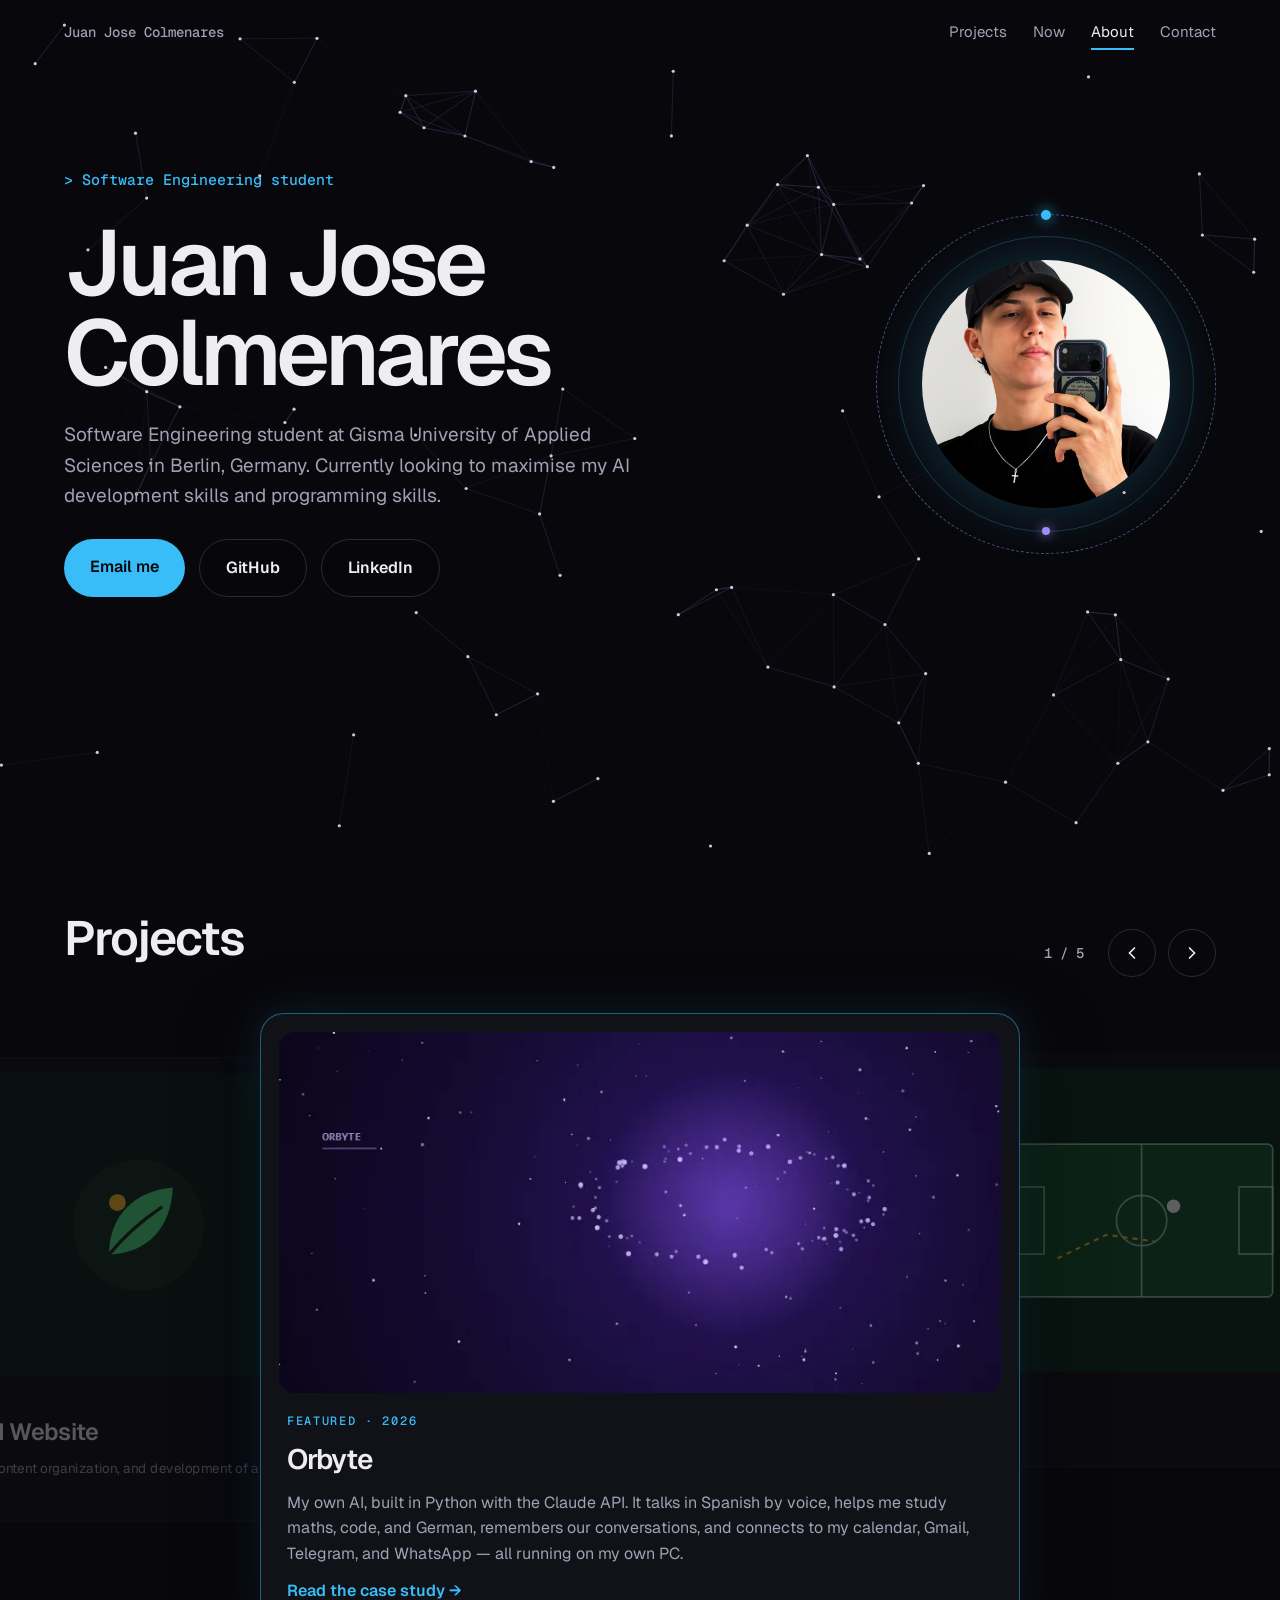
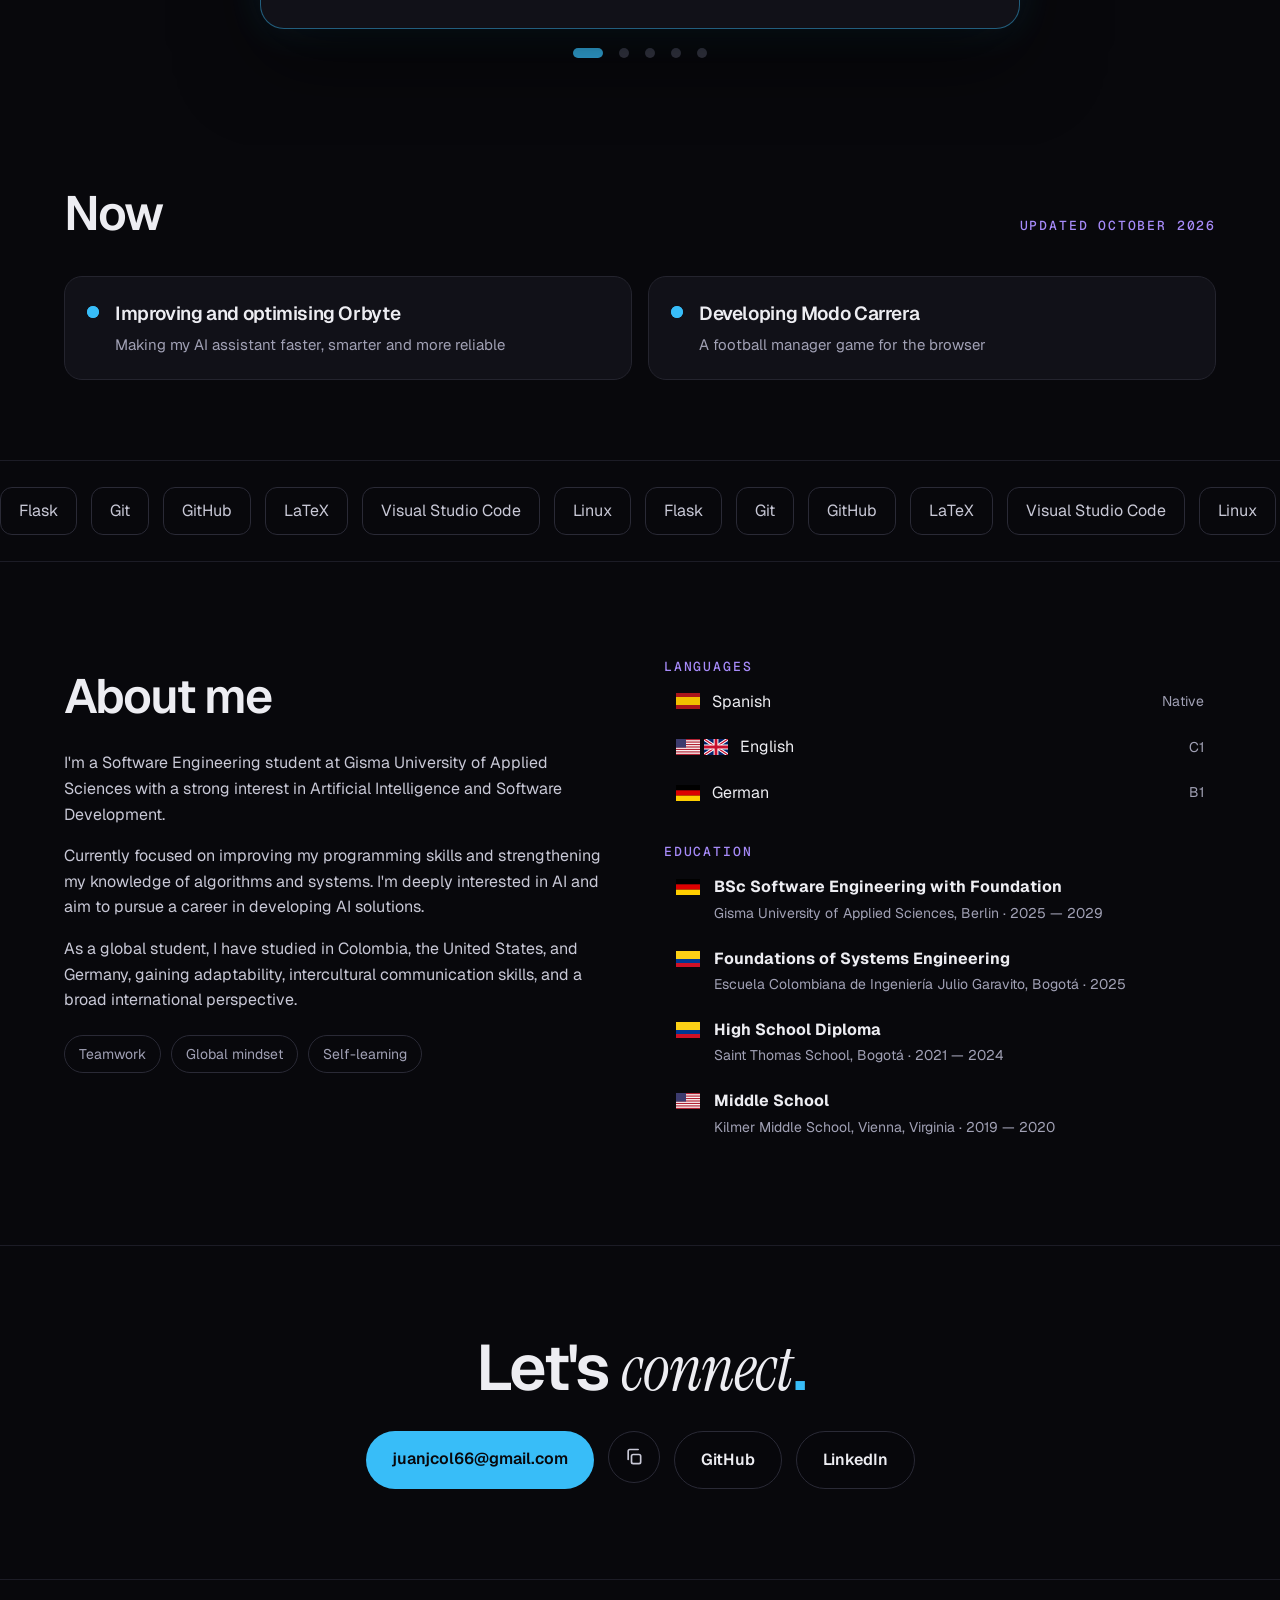
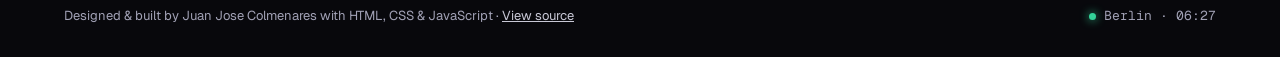
==== commit 4e50e54d: "Portafolio: verificación de Google Search Console" ====
--- a/index.html
+++ b/index.html
@@ -6,6 +6,7 @@
 <title>Juan Jose Colmenares — Portfolio</title>
 <meta name="description" content="Software Engineering student at Gisma University of Applied Sciences in Berlin. Creator of Orbyte, a personal AI assistant built in Python with the Claude API.">
 <meta name="theme-color" content="#08080C">
+<meta name="google-site-verification" content="f1cuIB3uXYH17mCNGaNfwQZdqLzLJ5_iyn2YaK53lXg">
 <link rel="icon" href="favicon.svg" type="image/svg+xml">
 <link rel="canonical" href="https://kolmme.github.io/">
 <!-- vista previa al compartir el enlace (WhatsApp, LinkedIn, X…) -->
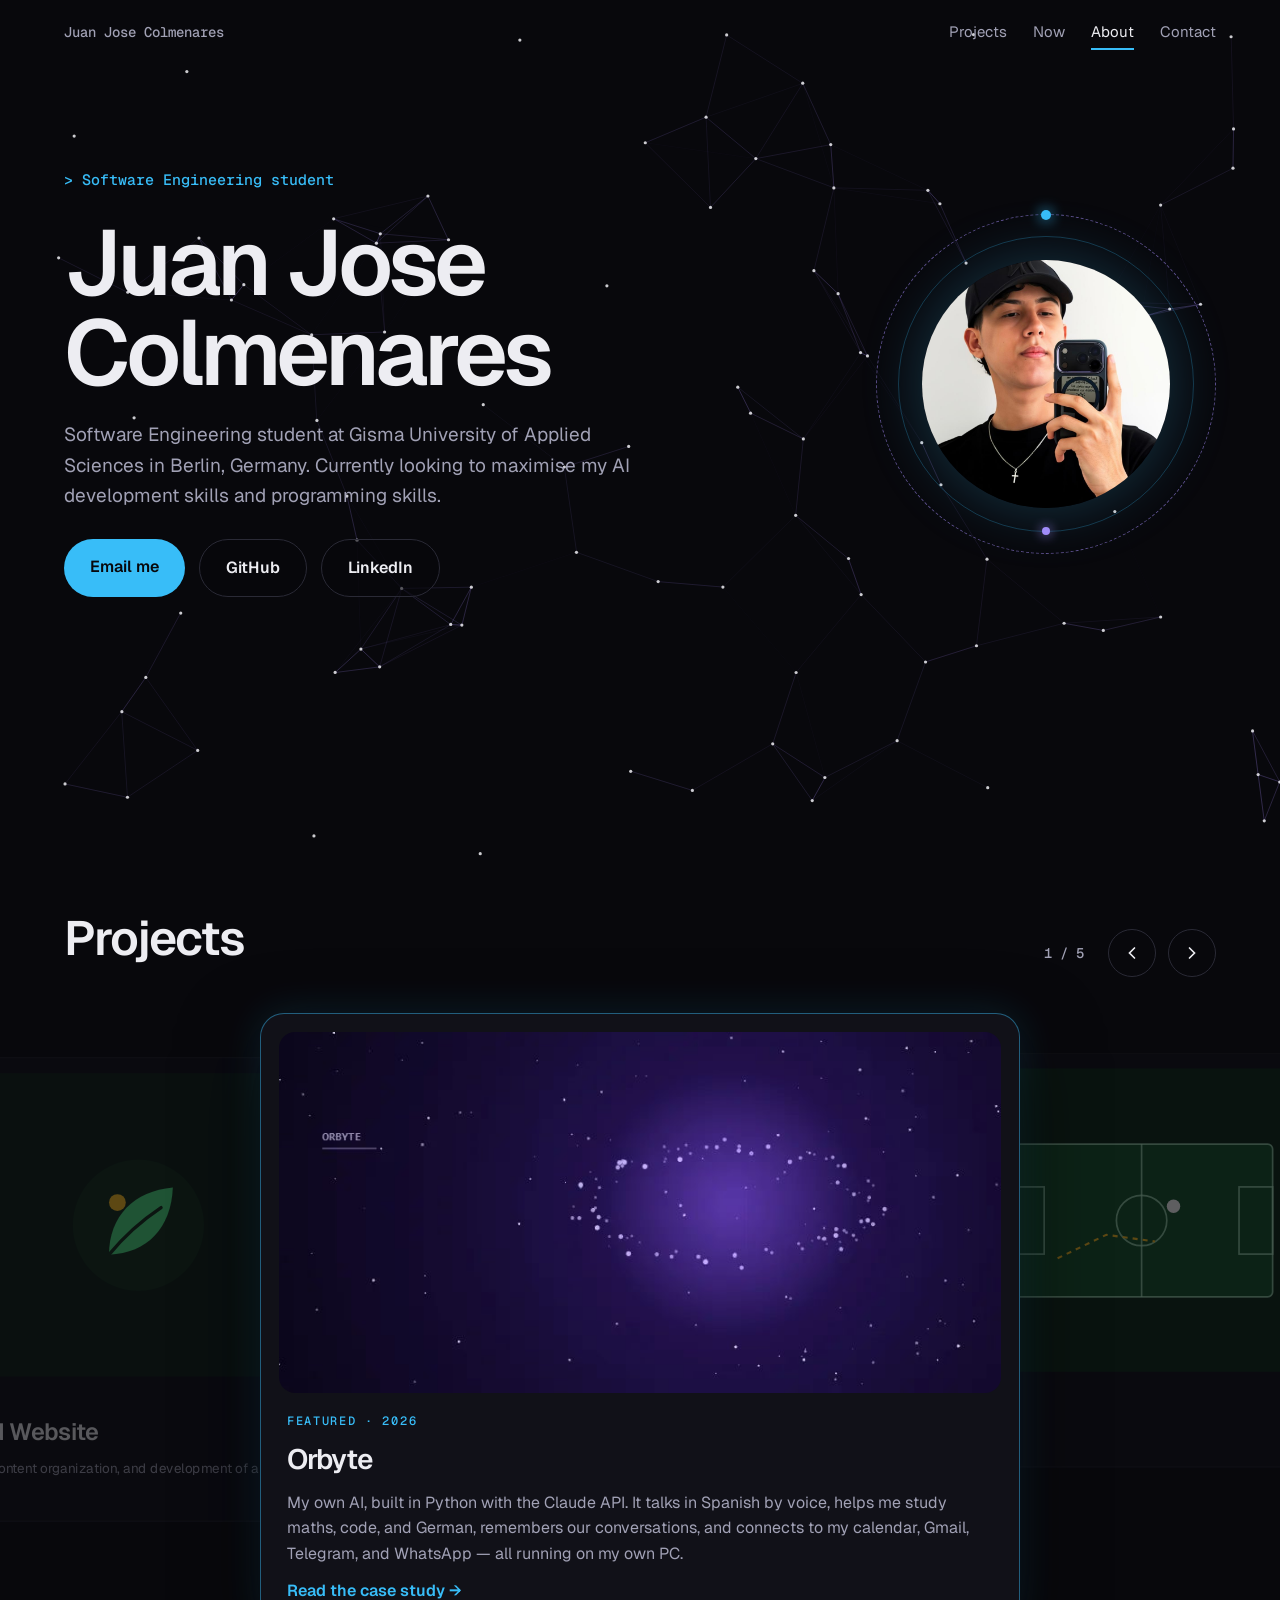
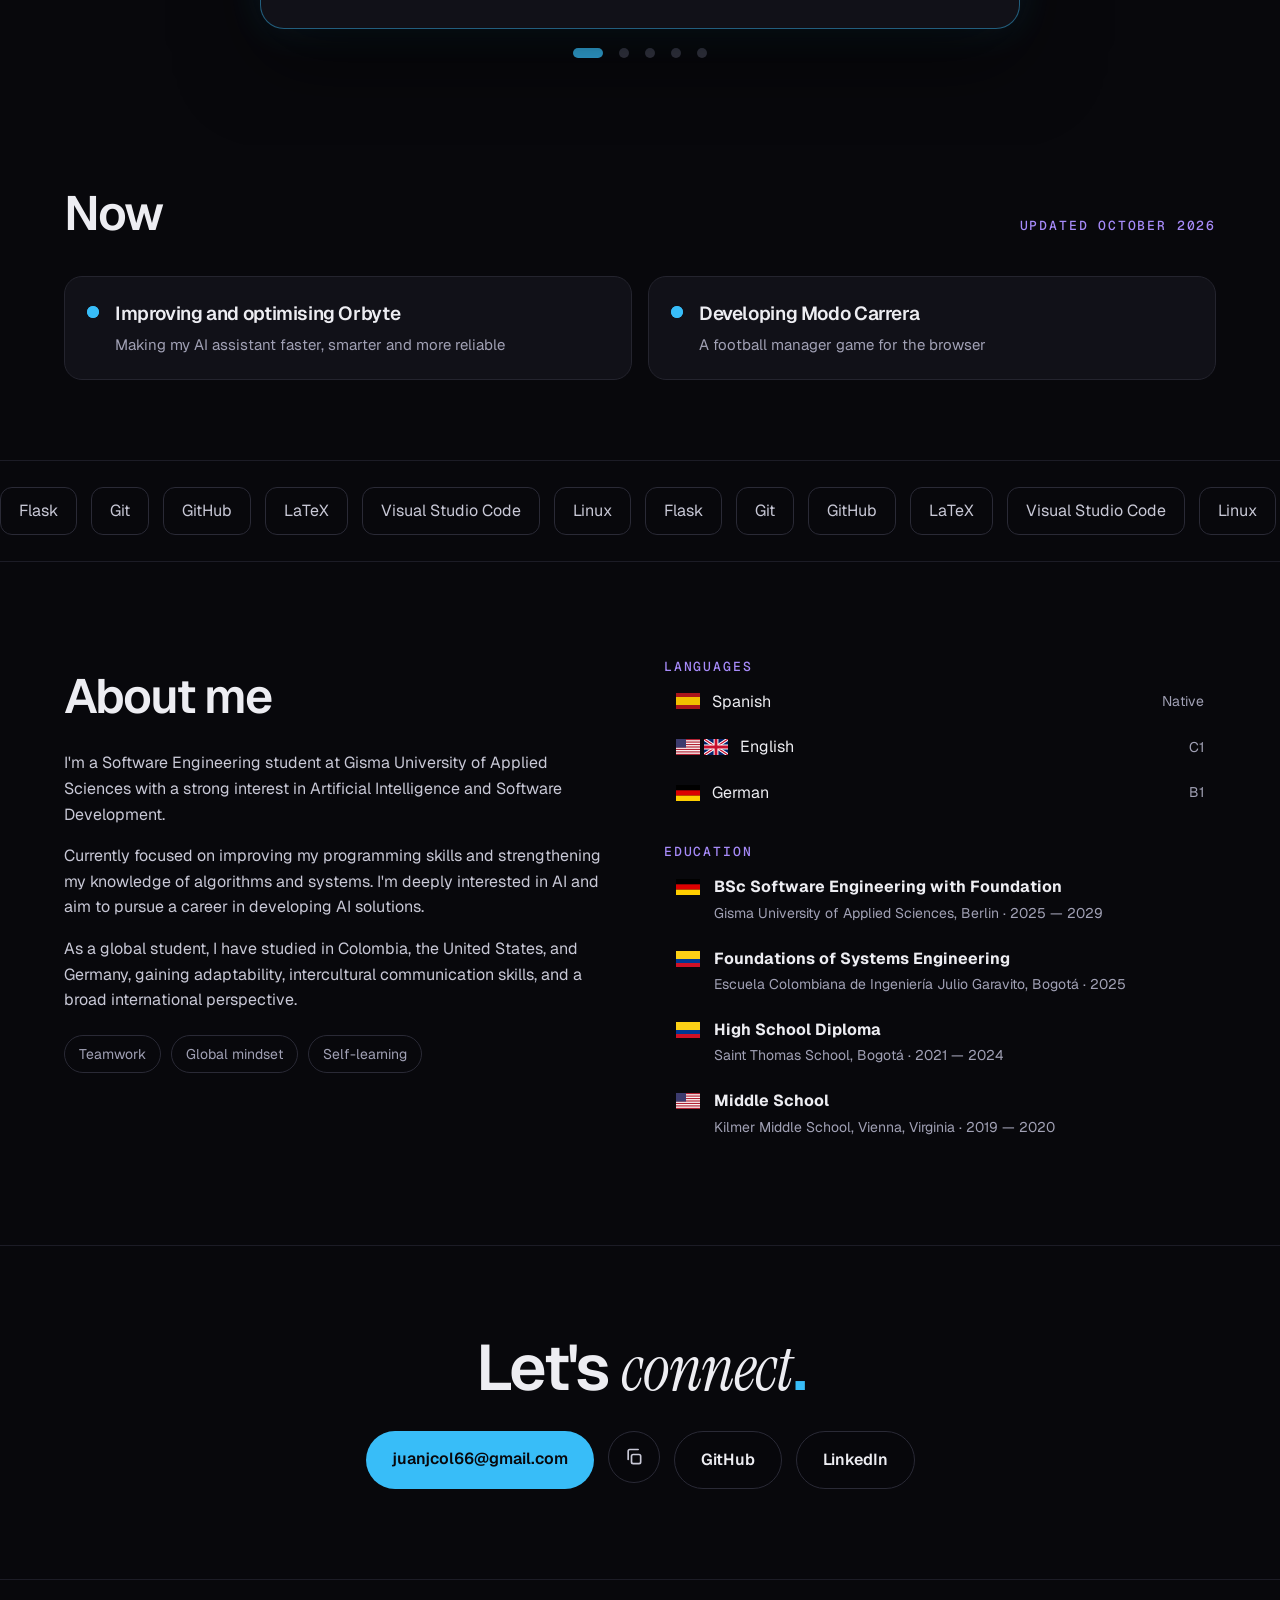
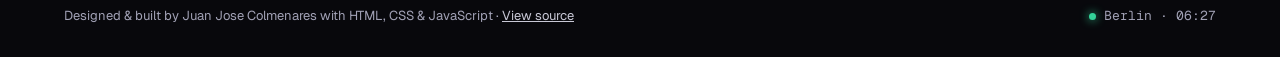
==== commit c18d384e: "Portafolio: que Google lo relacione con mi nombre y con Orbyte AI" ====
--- a/index.html
+++ b/index.html
@@ -3,8 +3,8 @@
 <head>
 <meta charset="utf-8">
 <meta name="viewport" content="width=device-width, initial-scale=1">
-<title>Juan Jose Colmenares — Portfolio</title>
-<meta name="description" content="Software Engineering student at Gisma University of Applied Sciences in Berlin. Creator of Orbyte, a personal AI assistant built in Python with the Claude API.">
+<title>Juan Jose Colmenares — Portfolio · Creator of Orbyte AI</title>
+<meta name="description" content="Juan Jose Colmenares, Software Engineering student at Gisma University in Berlin and creator of Orbyte AI, a personal AI assistant built in Python with the Claude API.">
 <meta name="theme-color" content="#08080C">
 <meta name="google-site-verification" content="f1cuIB3uXYH17mCNGaNfwQZdqLzLJ5_iyn2YaK53lXg">
 <link rel="icon" href="favicon.svg" type="image/svg+xml">
@@ -12,8 +12,8 @@
 <!-- vista previa al compartir el enlace (WhatsApp, LinkedIn, X…) -->
 <meta property="og:type" content="website">
 <meta property="og:url" content="https://kolmme.github.io/">
-<meta property="og:title" content="Juan Jose Colmenares — Software Engineering student">
-<meta property="og:description" content="Student at Gisma University in Berlin. Creator of Orbyte, my own AI assistant built in Python with the Claude API.">
+<meta property="og:title" content="Juan Jose Colmenares — Software Engineering student, creator of Orbyte AI">
+<meta property="og:description" content="Student at Gisma University in Berlin. Creator of Orbyte AI, my own AI assistant built in Python with the Claude API.">
 <meta property="og:image" content="https://kolmme.github.io/og.png">
 <meta property="og:image:width" content="1200">
 <meta property="og:image:height" content="630">
@@ -109,10 +109,10 @@
 @media (prefers-reduced-motion:reduce){.orbita,.orbita2,.cinta{animation:none}.slide,.roles span,.fila{transition:none}}
 </style>
 <script type="application/ld+json">
-{"@context":"https://schema.org","@type":"Person","name":"Juan Jose Colmenares","url":"https://kolmme.github.io/","image":"https://kolmme.github.io/foto.jpg",
+{"@context":"https://schema.org","@type":"Person","name":"Juan Jose Colmenares","alternateName":["Juan Colmenares","Juan José Colmenares","kolmme"],"url":"https://kolmme.github.io/","image":"https://kolmme.github.io/foto.jpg",
 "jobTitle":"Software Engineering student","address":{"@type":"PostalAddress","addressLocality":"Berlin","addressCountry":"DE"},
 "alumniOf":{"@type":"CollegeOrUniversity","name":"Gisma University of Applied Sciences"},
-"knowsLanguage":["es","en","de"],"knowsAbout":["Python","Flask","Artificial Intelligence","Git","LaTeX","Linux"],
+"knowsLanguage":["es","en","de"],"knowsAbout":["Python","Flask","Artificial Intelligence","AI assistants","Git","LaTeX","Linux"],
 "sameAs":["https://github.com/kolmme","https://www.linkedin.com/in/juan-colmenares-b959063a8/"]}
 </script>
 <script data-goatcounter="https://kolmme.goatcounter.com/count" async src="https://gc.zgo.at/count.js"></script>
@@ -174,7 +174,7 @@
   </div>
   <div class="pista revela d1" id="pista">
     <article class="slide">
-      <div class="portada" style="background:#05030B"><video autoplay muted loop playsinline preload="metadata" poster="orbyte.jpg" aria-label="Orbyte in action: the assistant listening, answering and showing the day"><source src="orbyte.mp4" type="video/mp4"></video></div>
+      <div class="portada" style="background:#05030B"><video autoplay muted loop playsinline preload="metadata" poster="orbyte.jpg" aria-label="Orbyte AI assistant in action: listening, answering and showing the day"><source src="orbyte.mp4" type="video/mp4"></video></div>
       <div class="info"><p class="etiqueta">FEATURED · 2026</p><h3>Orbyte</h3><p class="txt">My own AI, built in Python with the Claude API. It talks in Spanish by voice, helps me study maths, code, and German, remembers our conversations, and connects to my calendar, Gmail, Telegram, and WhatsApp — all running on my own PC.</p><a class="caso" href="orbyte.html">Read the case study →</a></div>
     </article>
     <article class="slide">
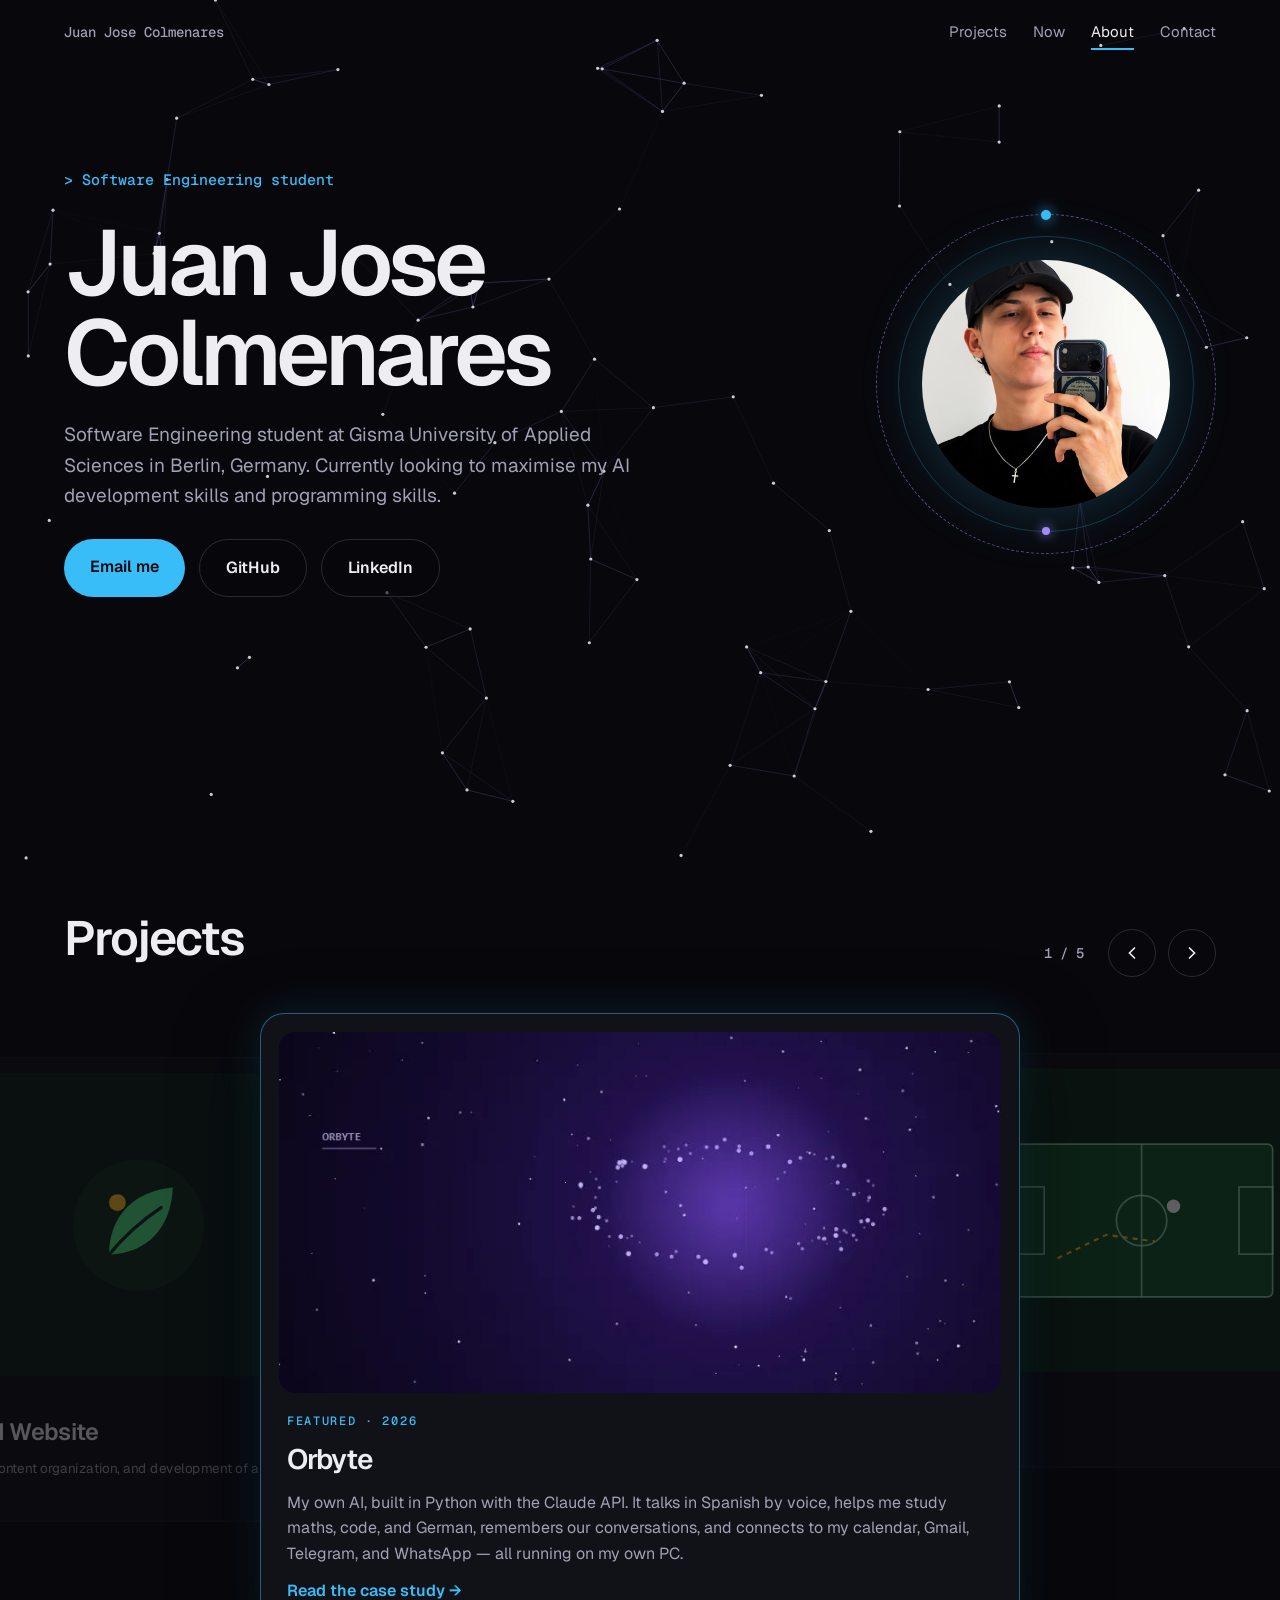
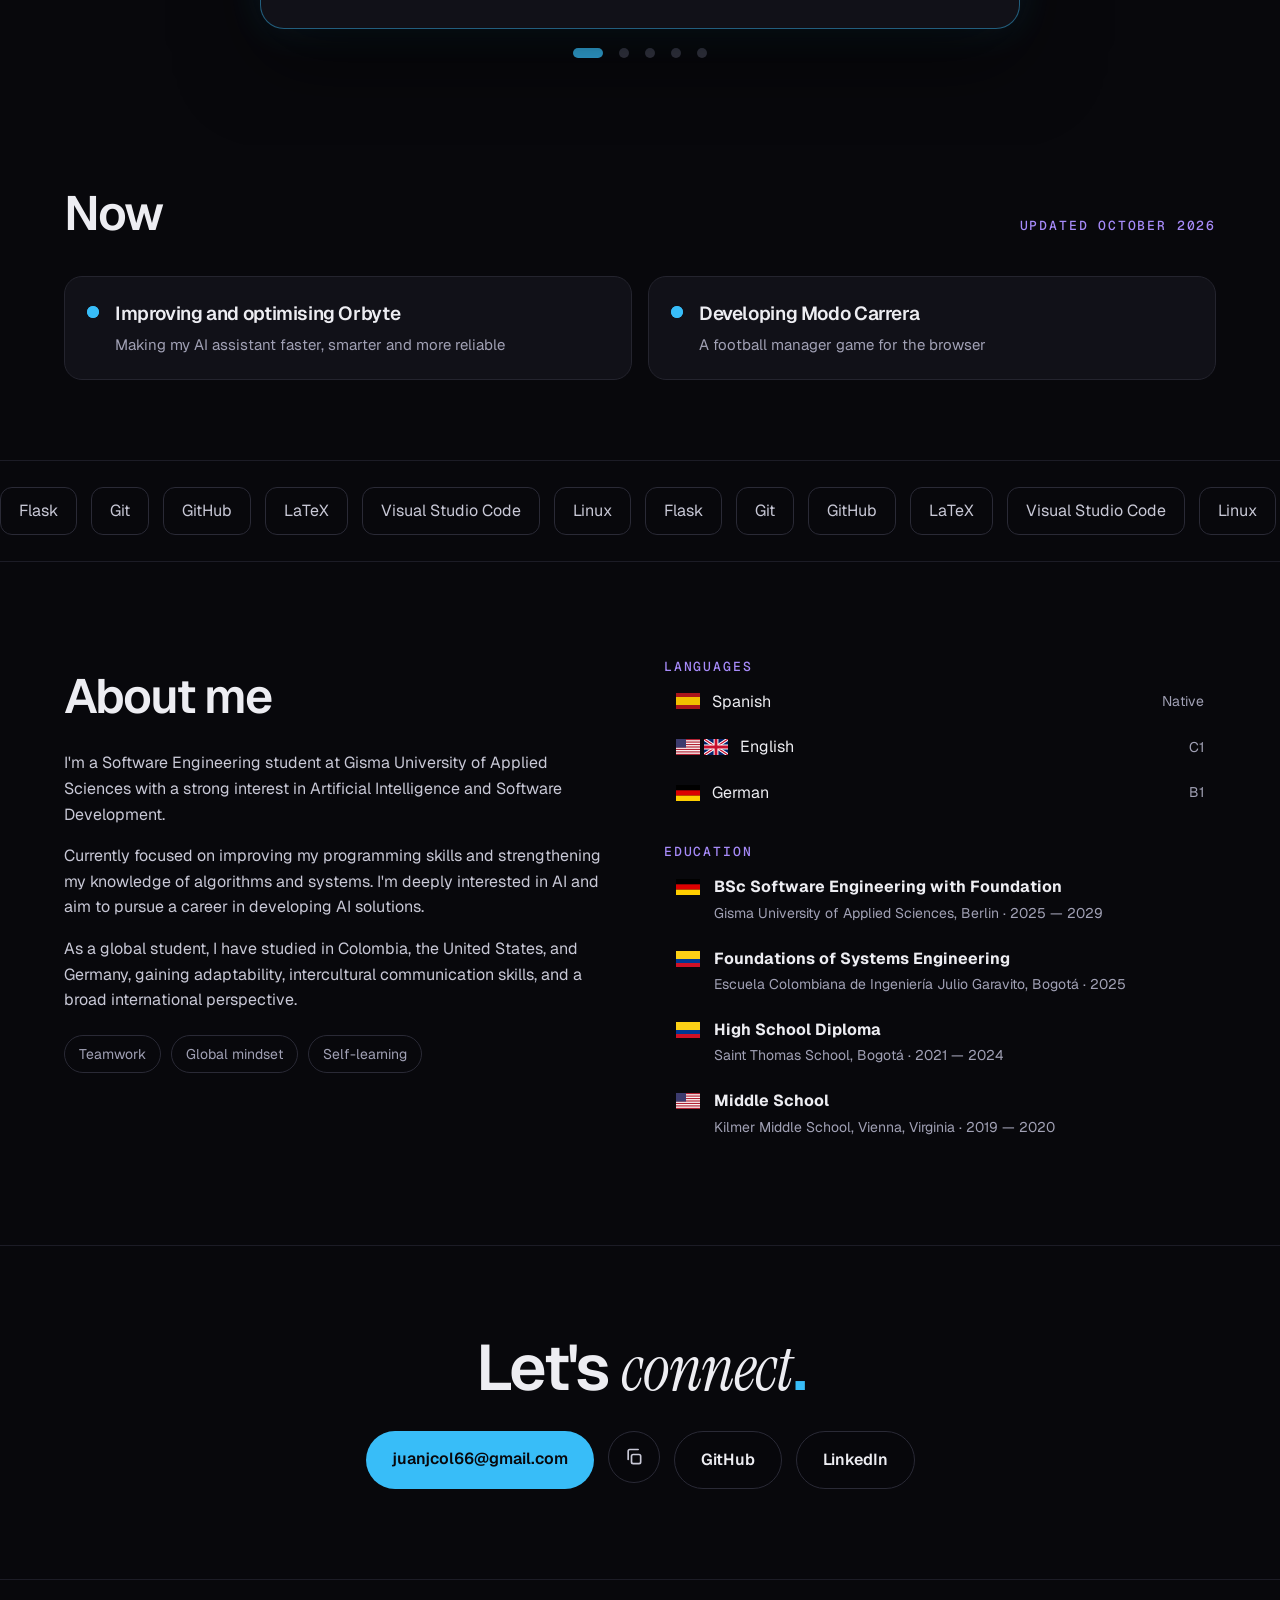
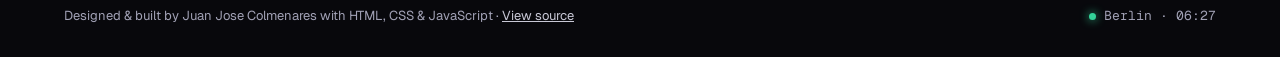
==== commit a35bb9d5: "Portafolio: en el celular nada se sale de lado y el menú va a la derecha" ====
--- a/index.html
+++ b/index.html
@@ -24,7 +24,7 @@
 <link rel="stylesheet" href="comun.css">
 <style>
 /* inicio */
-.inicio{position:relative;min-height:860px}
+.inicio{position:relative;min-height:860px;overflow:hidden}   /* el anillo que gira no debe salirse en pantallas angostas */
 .inicio canvas{position:absolute;inset:0;width:100%;height:100%;display:block}
 .inicio .capa{position:relative;z-index:1}
 .hero{display:flex;flex-wrap:wrap;gap:56px;align-items:center;padding-top:170px;padding-bottom:110px}
--- a/comun.css
+++ b/comun.css
@@ -39,7 +39,7 @@
 .lbl{margin:0 0 4px;font:500 13px 'Geist Mono',monospace;letter-spacing:.14em;color:var(--violeta)}
 video{display:block}
 
-@media (max-width:620px){.barra .contenedor{gap:16px}.nav{font-size:14px}.barra .marca{display:none}}
+@media (max-width:620px){.barra .contenedor{gap:16px;justify-content:flex-end}.nav{font-size:14px}.barra .marca{display:none}}
 @media (prefers-reduced-motion:reduce){html{scroll-behavior:auto}.js .revela{opacity:1;transform:none;transition:none}.chip,.boton,.anillo,.nav:after{transition:none}}
 
 /* ---------- pulido fino ---------- */
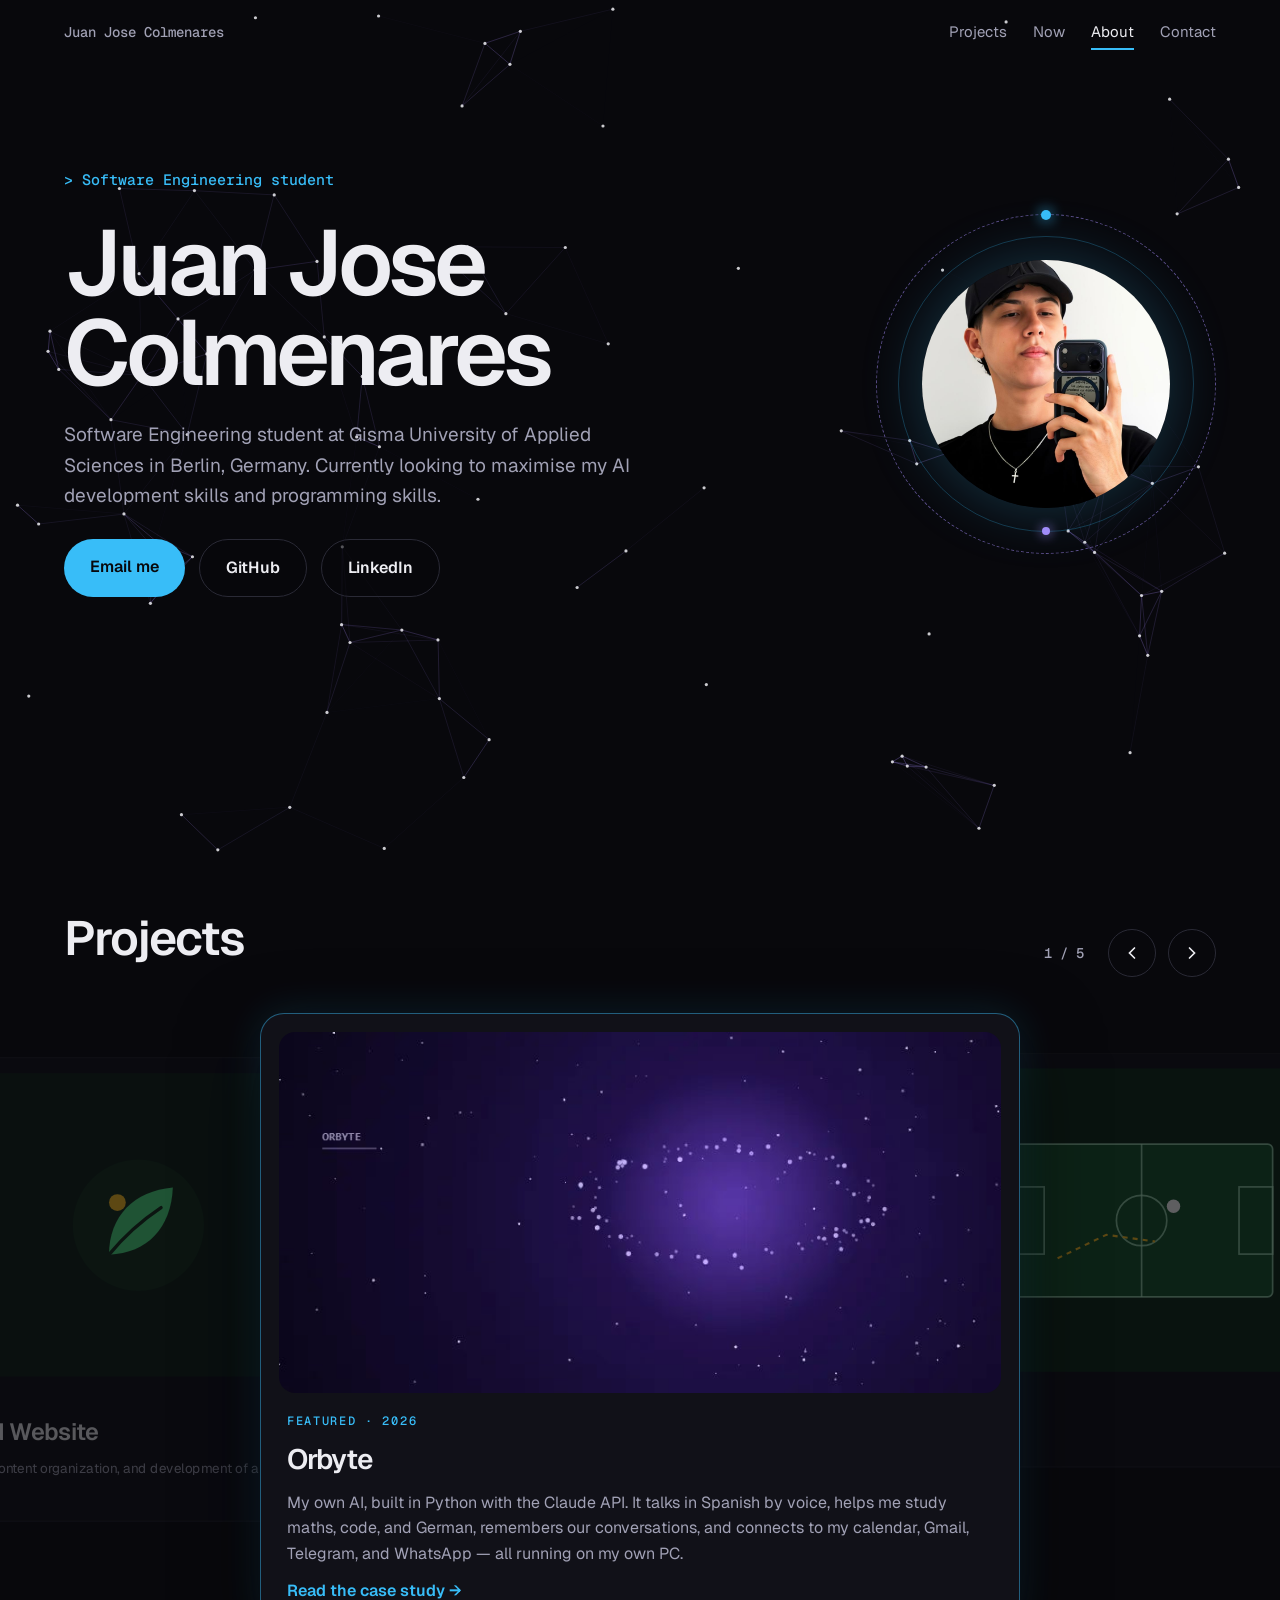
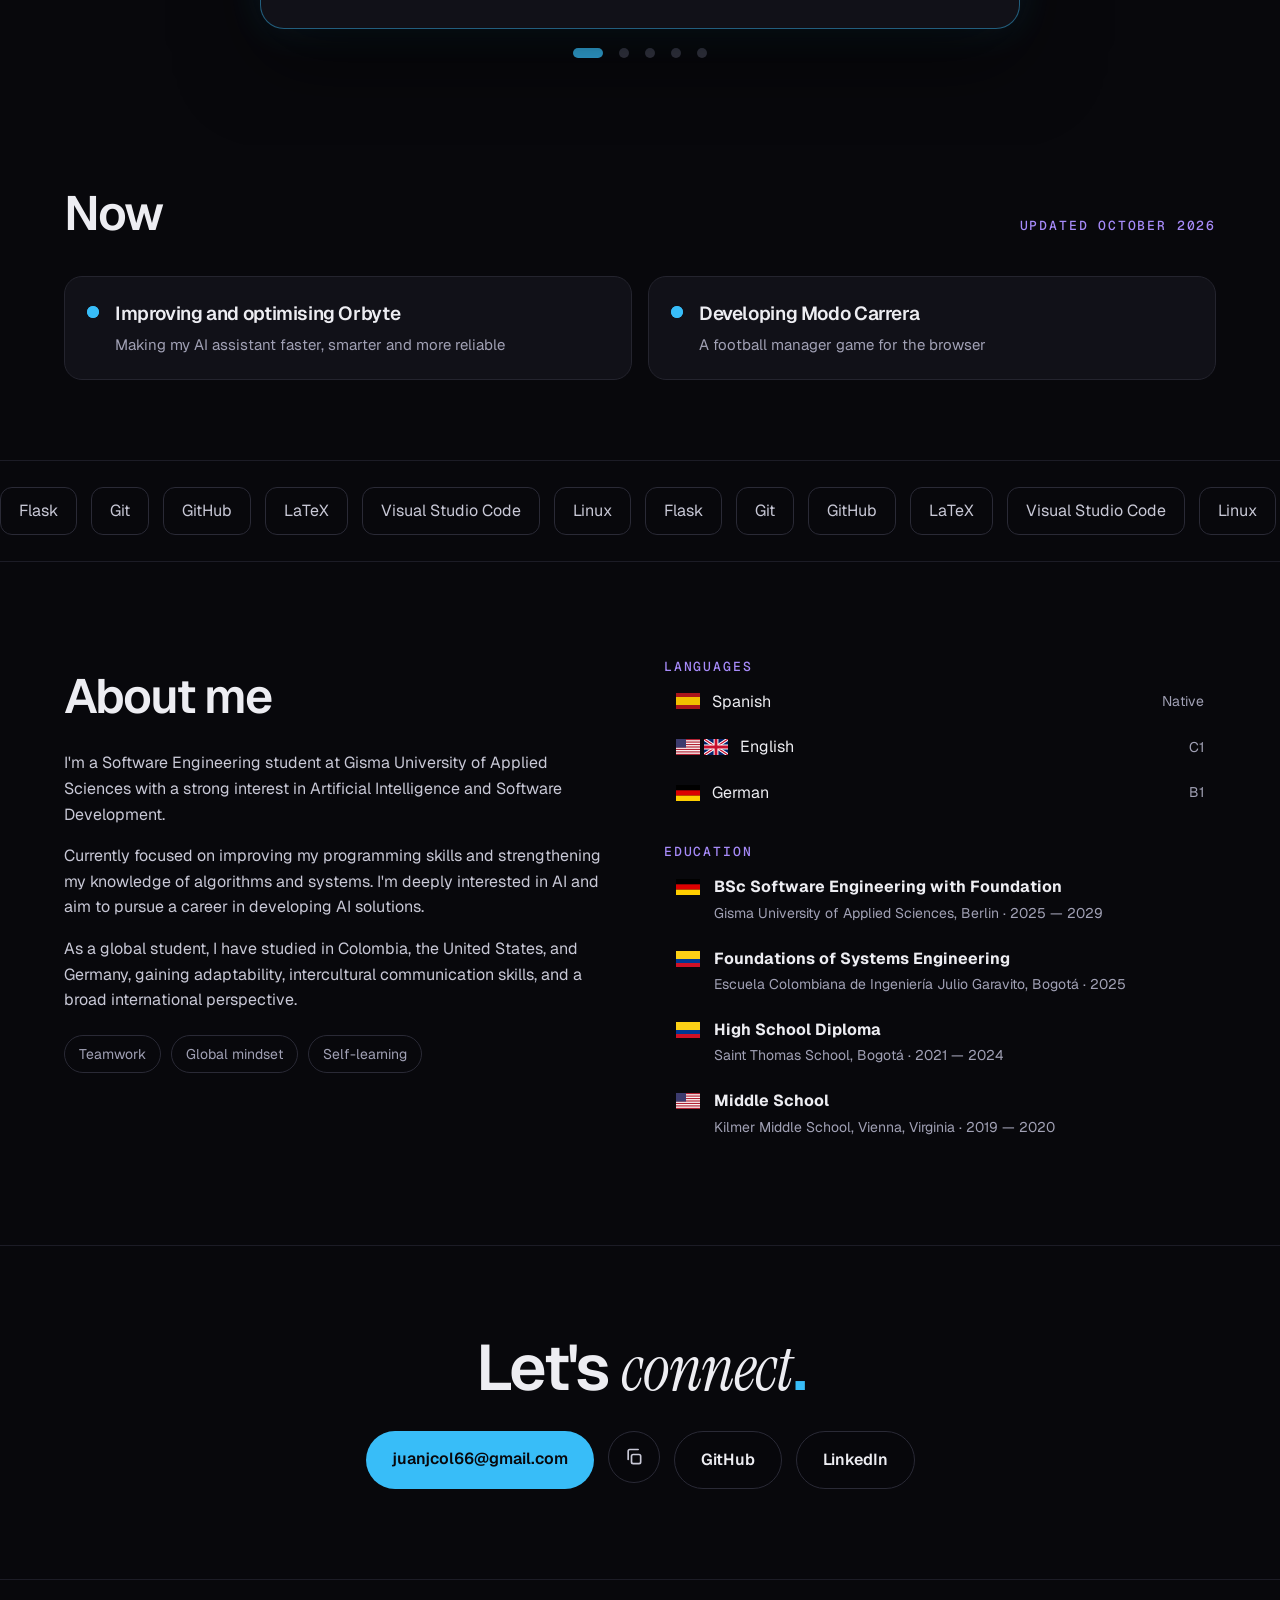
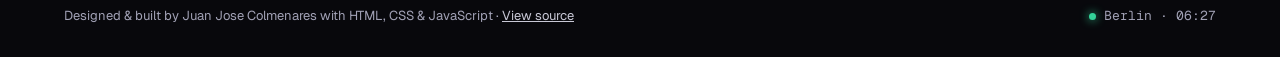
==== commit 7cdec5b8: "Portafolio: el logo JC en todos lados - favicon.svg?v=2: los navegadores dejan de mostrar el logo vi" ====
--- a/index.html
+++ b/index.html
@@ -7,7 +7,10 @@
 <meta name="description" content="Juan Jose Colmenares, Software Engineering student at Gisma University in Berlin and creator of Orbyte AI, a personal AI assistant built in Python with the Claude API.">
 <meta name="theme-color" content="#08080C">
 <meta name="google-site-verification" content="f1cuIB3uXYH17mCNGaNfwQZdqLzLJ5_iyn2YaK53lXg">
-<link rel="icon" href="favicon.svg" type="image/svg+xml">
+<link rel="icon" href="/favicon.svg?v=2" type="image/svg+xml">
+<link rel="icon" href="/favicon-32.png?v=2" type="image/png" sizes="32x32">
+<link rel="icon" href="/icon-192.png?v=2" type="image/png" sizes="192x192">
+<link rel="apple-touch-icon" href="/apple-touch-icon.png?v=2">
 <link rel="canonical" href="https://kolmme.github.io/">
 <!-- vista previa al compartir el enlace (WhatsApp, LinkedIn, X…) -->
 <meta property="og:type" content="website">
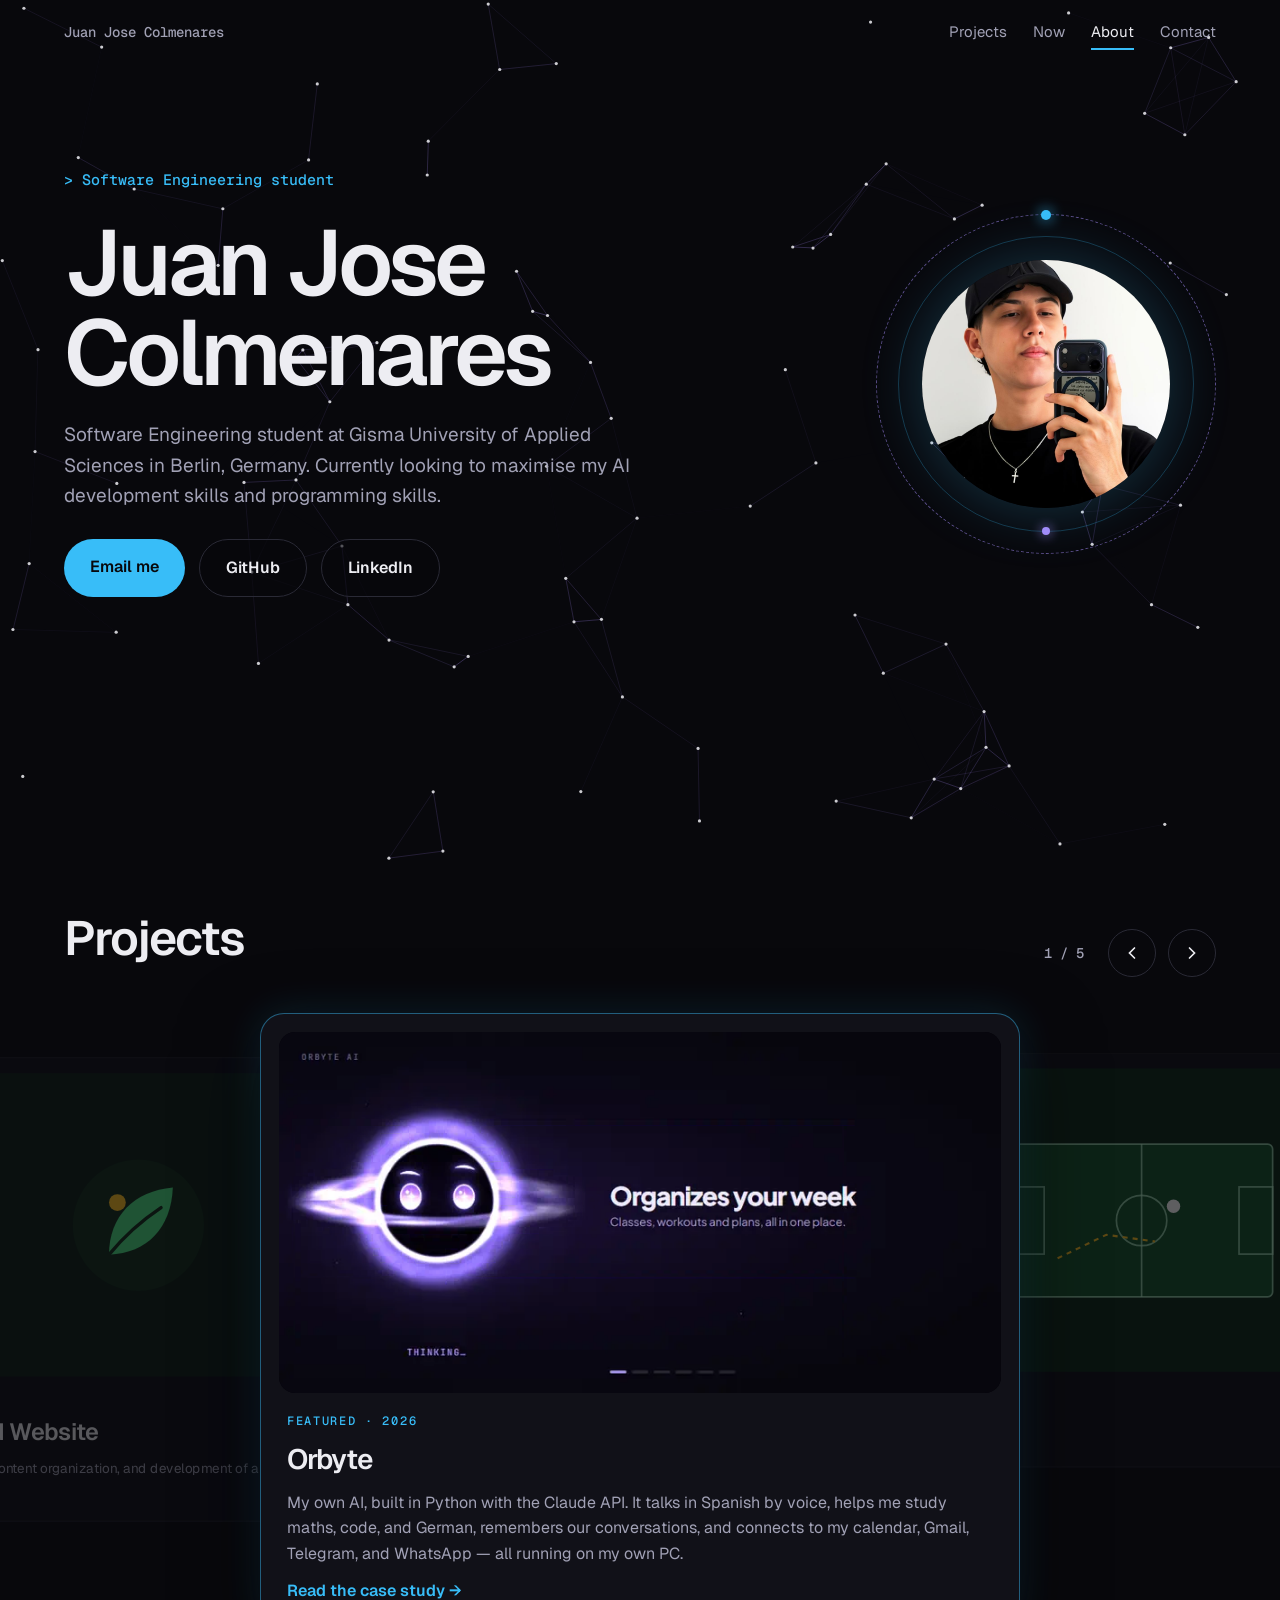
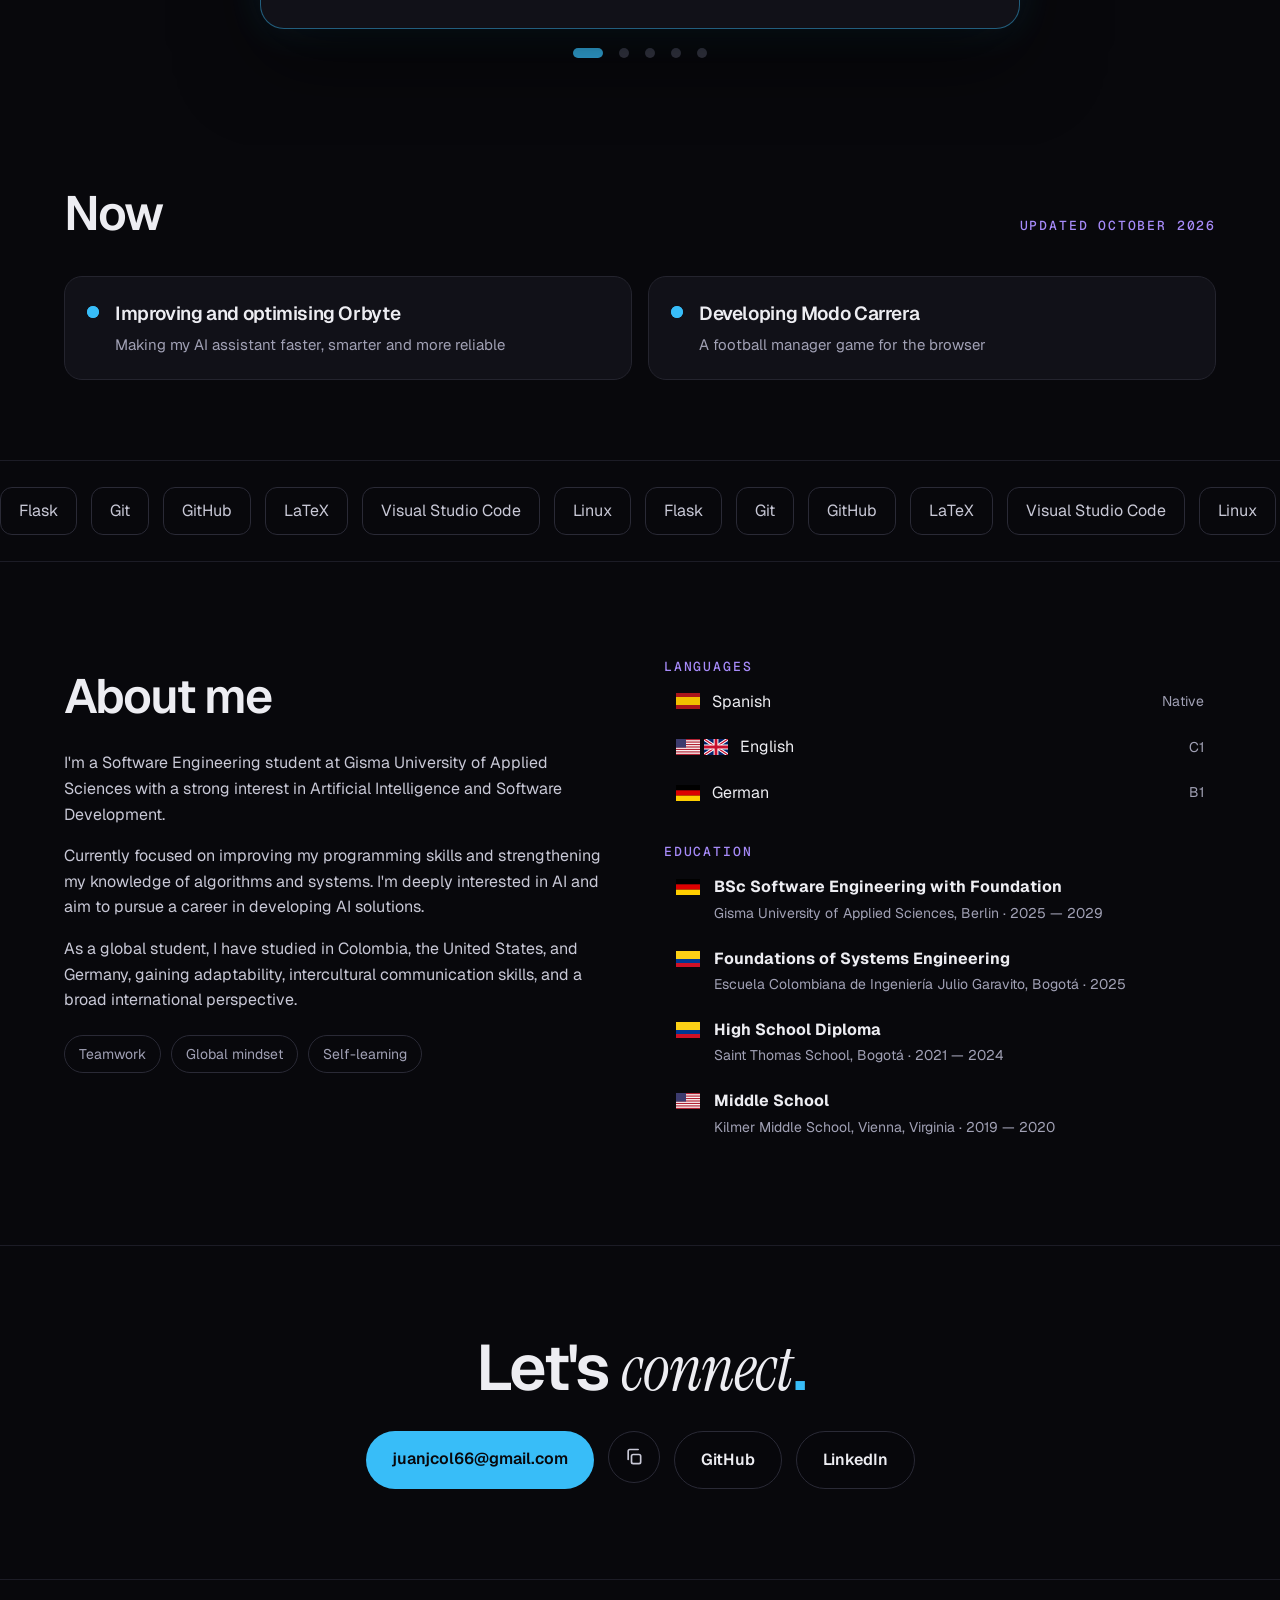
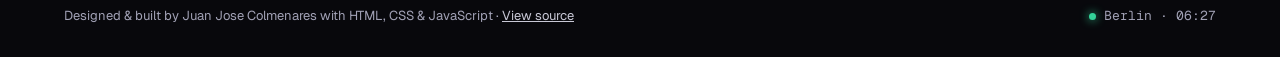
==== commit 82f82eba: "Portafolio: Orbyte nueva en todas partes - GIF nuevo de Orbyte (la cara de ahora, sus habilidades y " ====
--- a/index.html
+++ b/index.html
@@ -59,7 +59,7 @@
 .slide{position:absolute;left:50%;top:0;width:min(760px,86vw);background:var(--tarjeta);border:1px solid var(--borde);border-radius:24px;padding:18px;transition:transform .65s cubic-bezier(.2,.8,.2,1),opacity .65s,border-color .4s,box-shadow .4s}
 .slide.centro{border-color:rgba(56,189,248,.45);box-shadow:0 30px 80px rgba(0,0,0,.55),0 0 40px rgba(56,189,248,.15)}
 .portada{aspect-ratio:2/1;border-radius:16px;overflow:hidden;display:grid;place-items:center}
-.portada video{width:100%;height:100%;object-fit:cover}
+.portada video,.portada img{width:100%;height:100%;object-fit:cover}
 .slide .info{padding:20px 8px 6px;display:flex;flex-direction:column;gap:8px}
 .etiqueta{margin:0;font:500 12px 'Geist Mono',monospace;letter-spacing:.14em;color:var(--celeste)}
 .slide h3{margin:0;font-size:28px;font-weight:600;letter-spacing:-.03em}
@@ -177,7 +177,7 @@
   </div>
   <div class="pista revela d1" id="pista">
     <article class="slide">
-      <div class="portada" style="background:#05030B"><video autoplay muted loop playsinline preload="metadata" poster="orbyte.jpg" aria-label="Orbyte AI assistant in action: listening, answering and showing the day"><source src="orbyte.mp4" type="video/mp4"></video></div>
+      <div class="portada" style="background:#05030B"><img src="orbyte.webp" width="800" height="400" loading="lazy" alt="Orbyte AI assistant in action: organizing the week, answering questions, teaching on a whiteboard and more"></div>
       <div class="info"><p class="etiqueta">FEATURED · 2026</p><h3>Orbyte</h3><p class="txt">My own AI, built in Python with the Claude API. It talks in Spanish by voice, helps me study maths, code, and German, remembers our conversations, and connects to my calendar, Gmail, Telegram, and WhatsApp — all running on my own PC.</p><a class="caso" href="orbyte.html">Read the case study →</a></div>
     </article>
     <article class="slide">
@@ -189,7 +189,7 @@
       <div class="info"><p class="etiqueta">2026 · LATEX</p><h3>CV — LaTeX</h3><p class="txt">Developed a professional curriculum vitae by writing LaTeX code.</p></div>
     </article>
     <article class="slide">
-      <div class="portada" style="background:#0B1626"><video autoplay muted loop playsinline preload="metadata" poster="web.jpg" aria-label="Scrolling through this portfolio website with the mouse"><source src="web.mp4" type="video/mp4"></video></div>
+      <div class="portada" style="background:#0B1626"><img src="web.webp" width="800" height="400" loading="lazy" alt="Scrolling through this portfolio website with the mouse"></div>
       <div class="info"><p class="etiqueta">2026 · WEBSITE</p><h3>Personal Portfolio Website</h3><p class="txt">Developed a personal website to showcase academic achievements, skills, and projects.</p><a class="caso" href="https://github.com/kolmme/kolmme.github.io" target="_blank" rel="noopener">View code →</a></div>
     </article>
     <article class="slide">
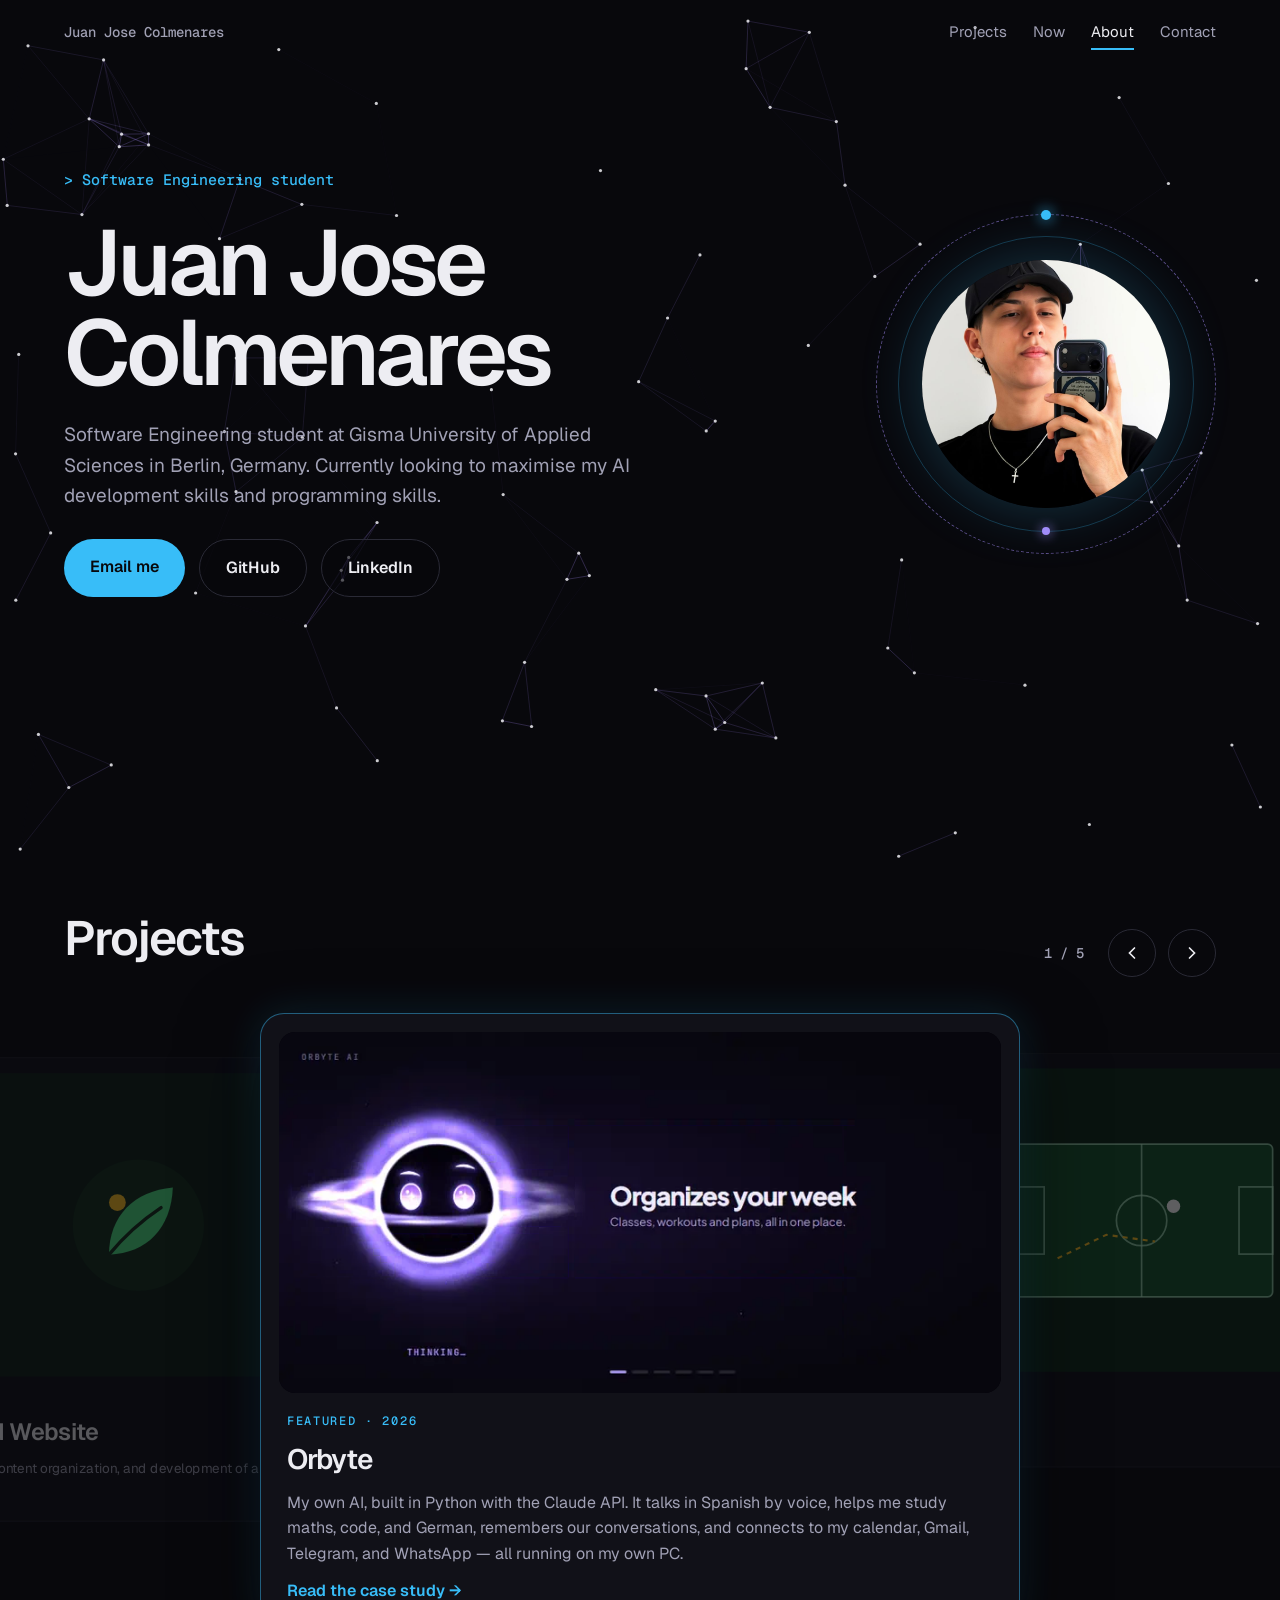
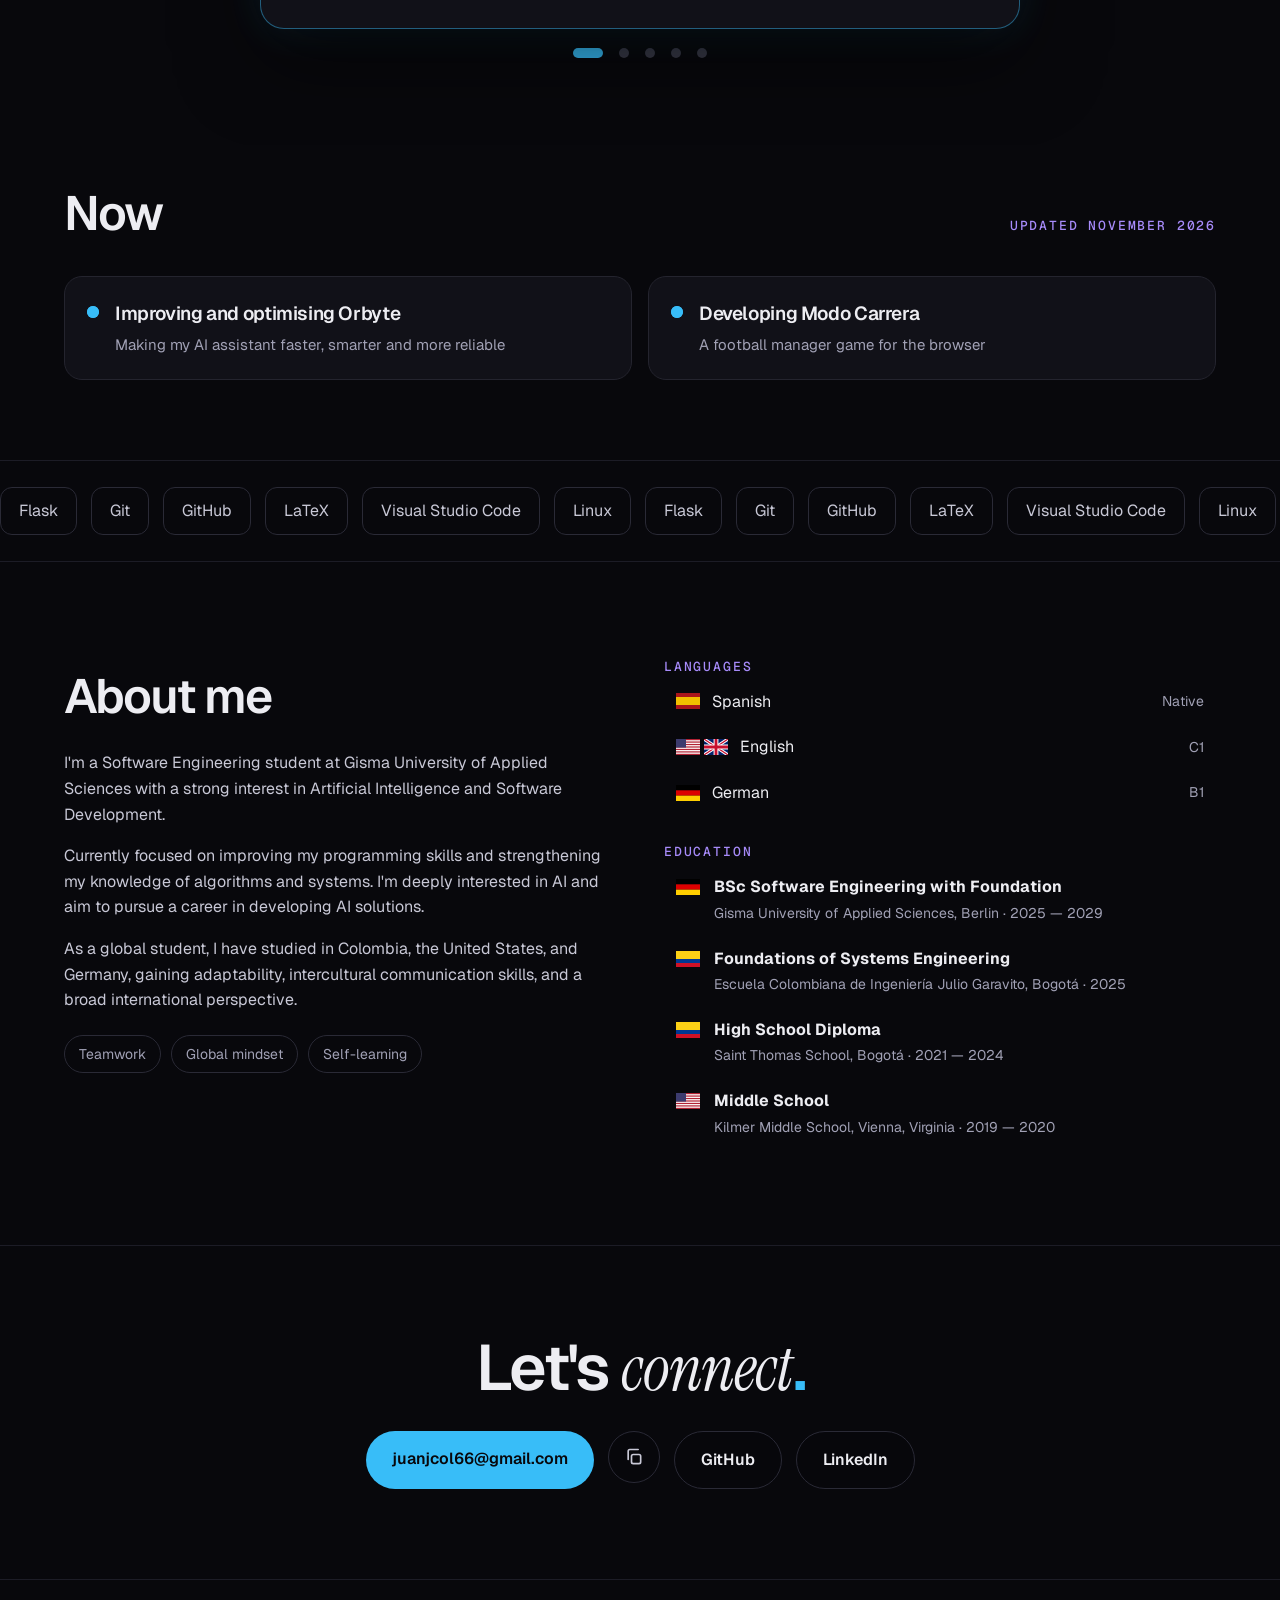
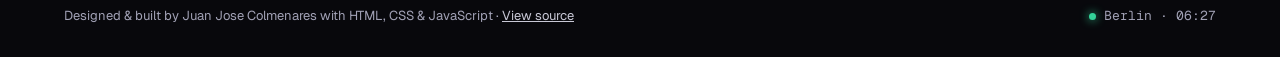
==== commit 55fec635: "Portafolio: «Now» actualizado a noviembre 2026" ====
--- a/index.html
+++ b/index.html
@@ -202,7 +202,7 @@
 
 <section class="contenedor ahora" id="now">
   <div class="revela" style="display:flex;flex-wrap:wrap;align-items:baseline;justify-content:space-between;gap:10px">
-    <h2>Now</h2><p class="lbl" style="margin:0">UPDATED OCTOBER 2026</p>
+    <h2>Now</h2><p class="lbl" style="margin:0">UPDATED NOVEMBER 2026</p>
   </div>
   <div class="ahora-grid revela d1">
     <div class="ahora-item"><span class="pulso" aria-hidden="true"></span><div><b>Improving and optimising Orbyte</b><small>Making my AI assistant faster, smarter and more reliable</small></div></div>
